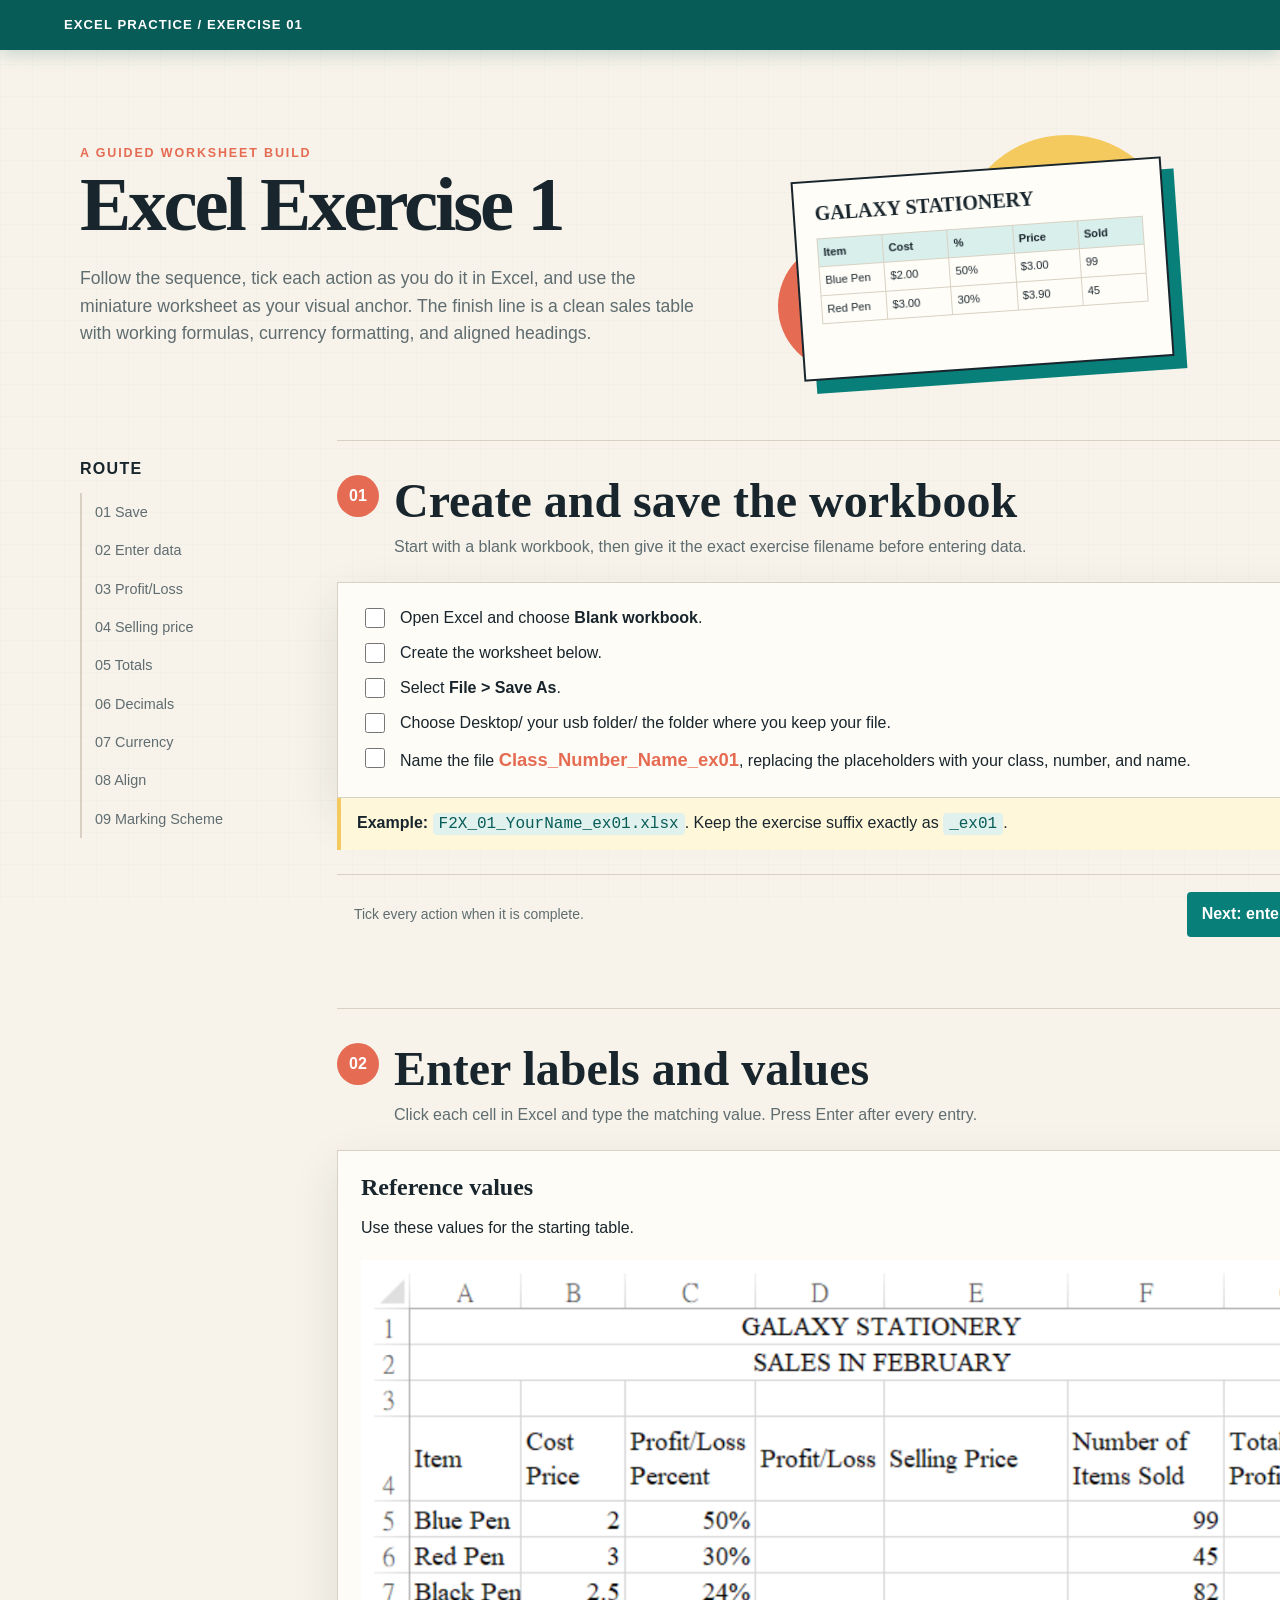
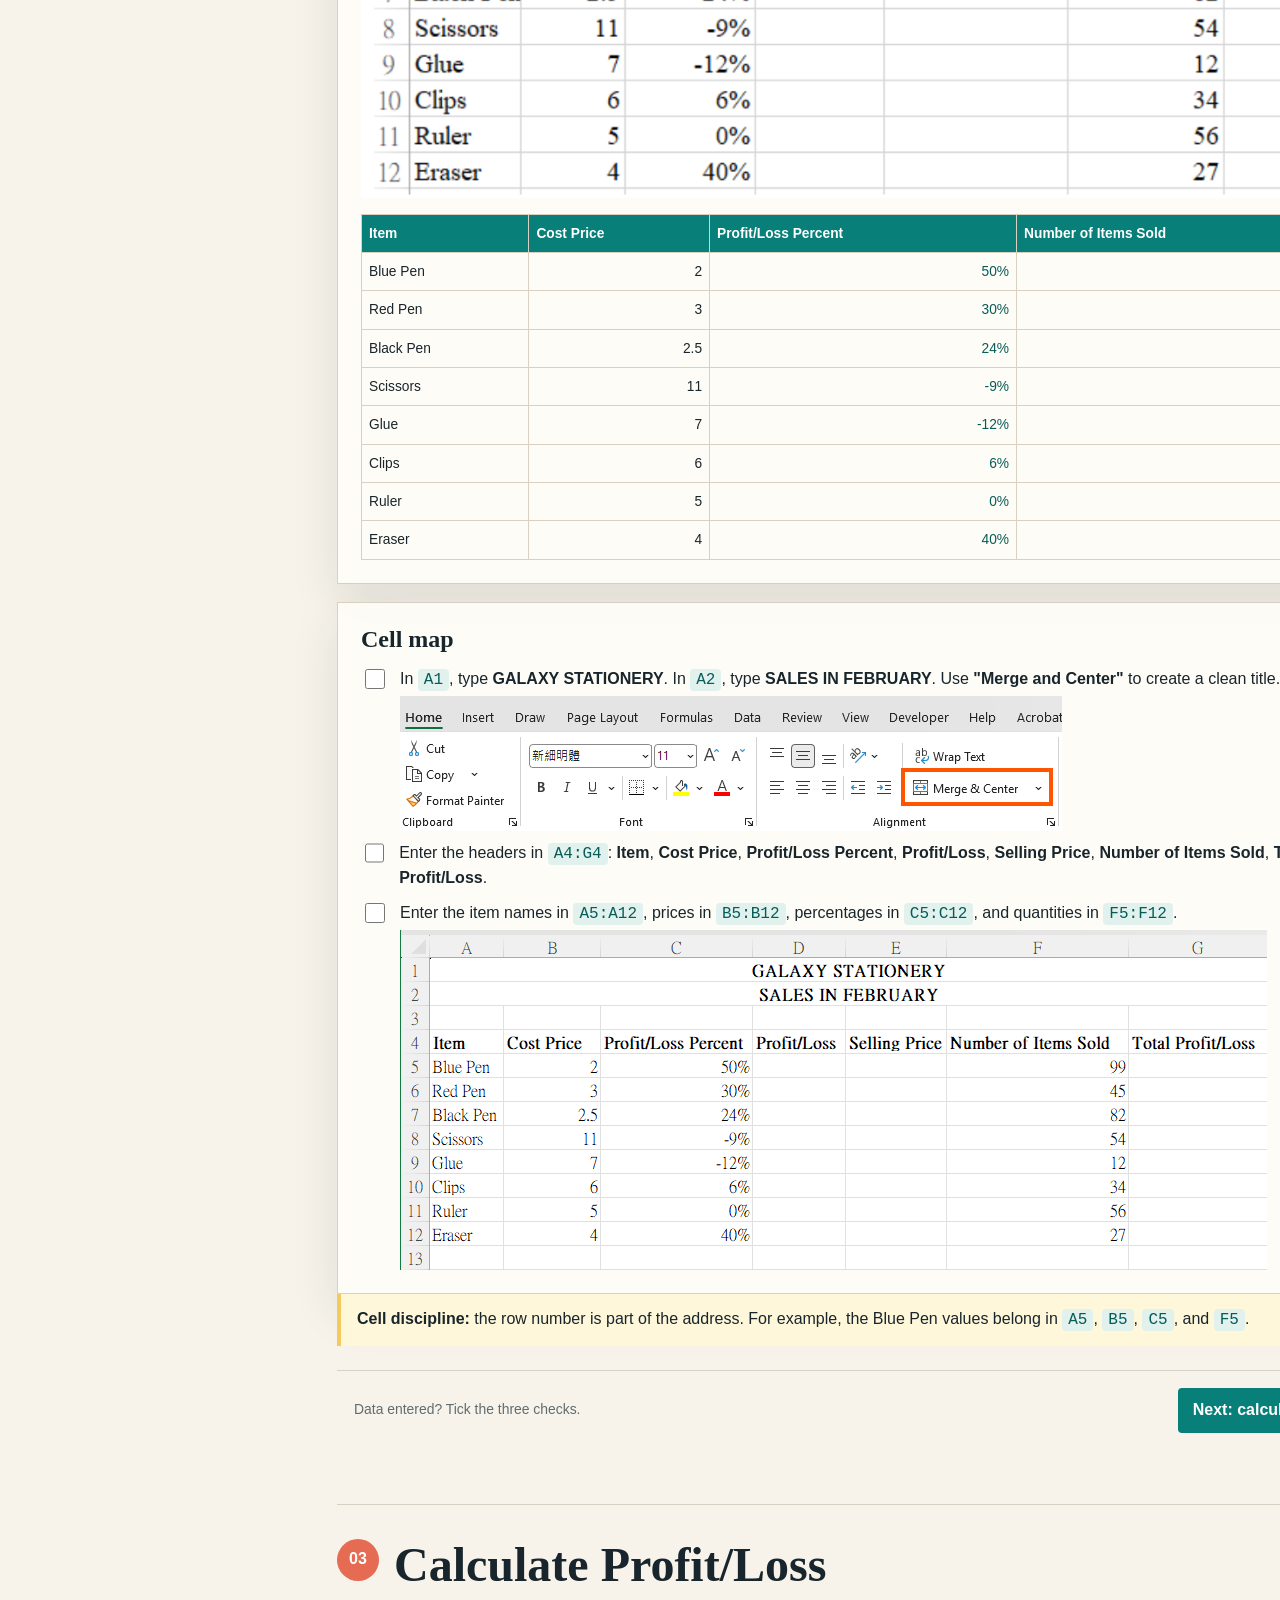
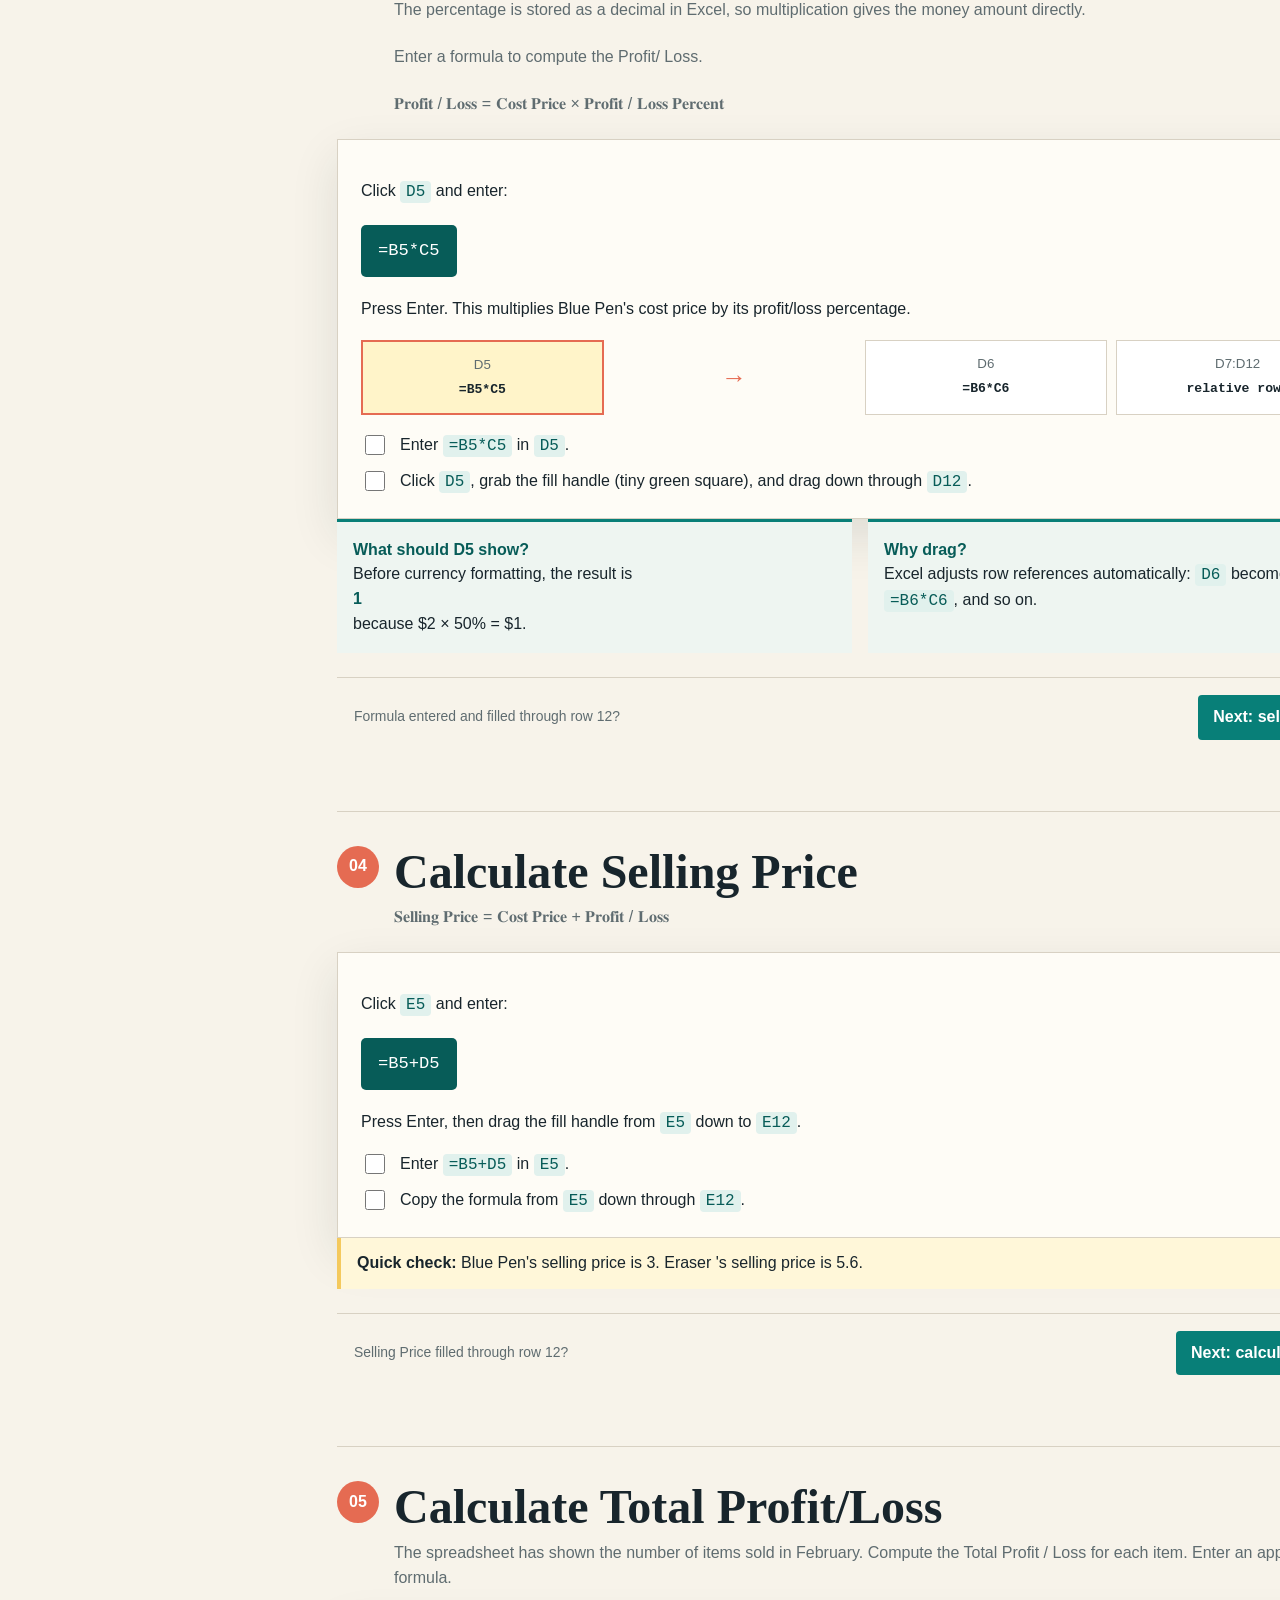
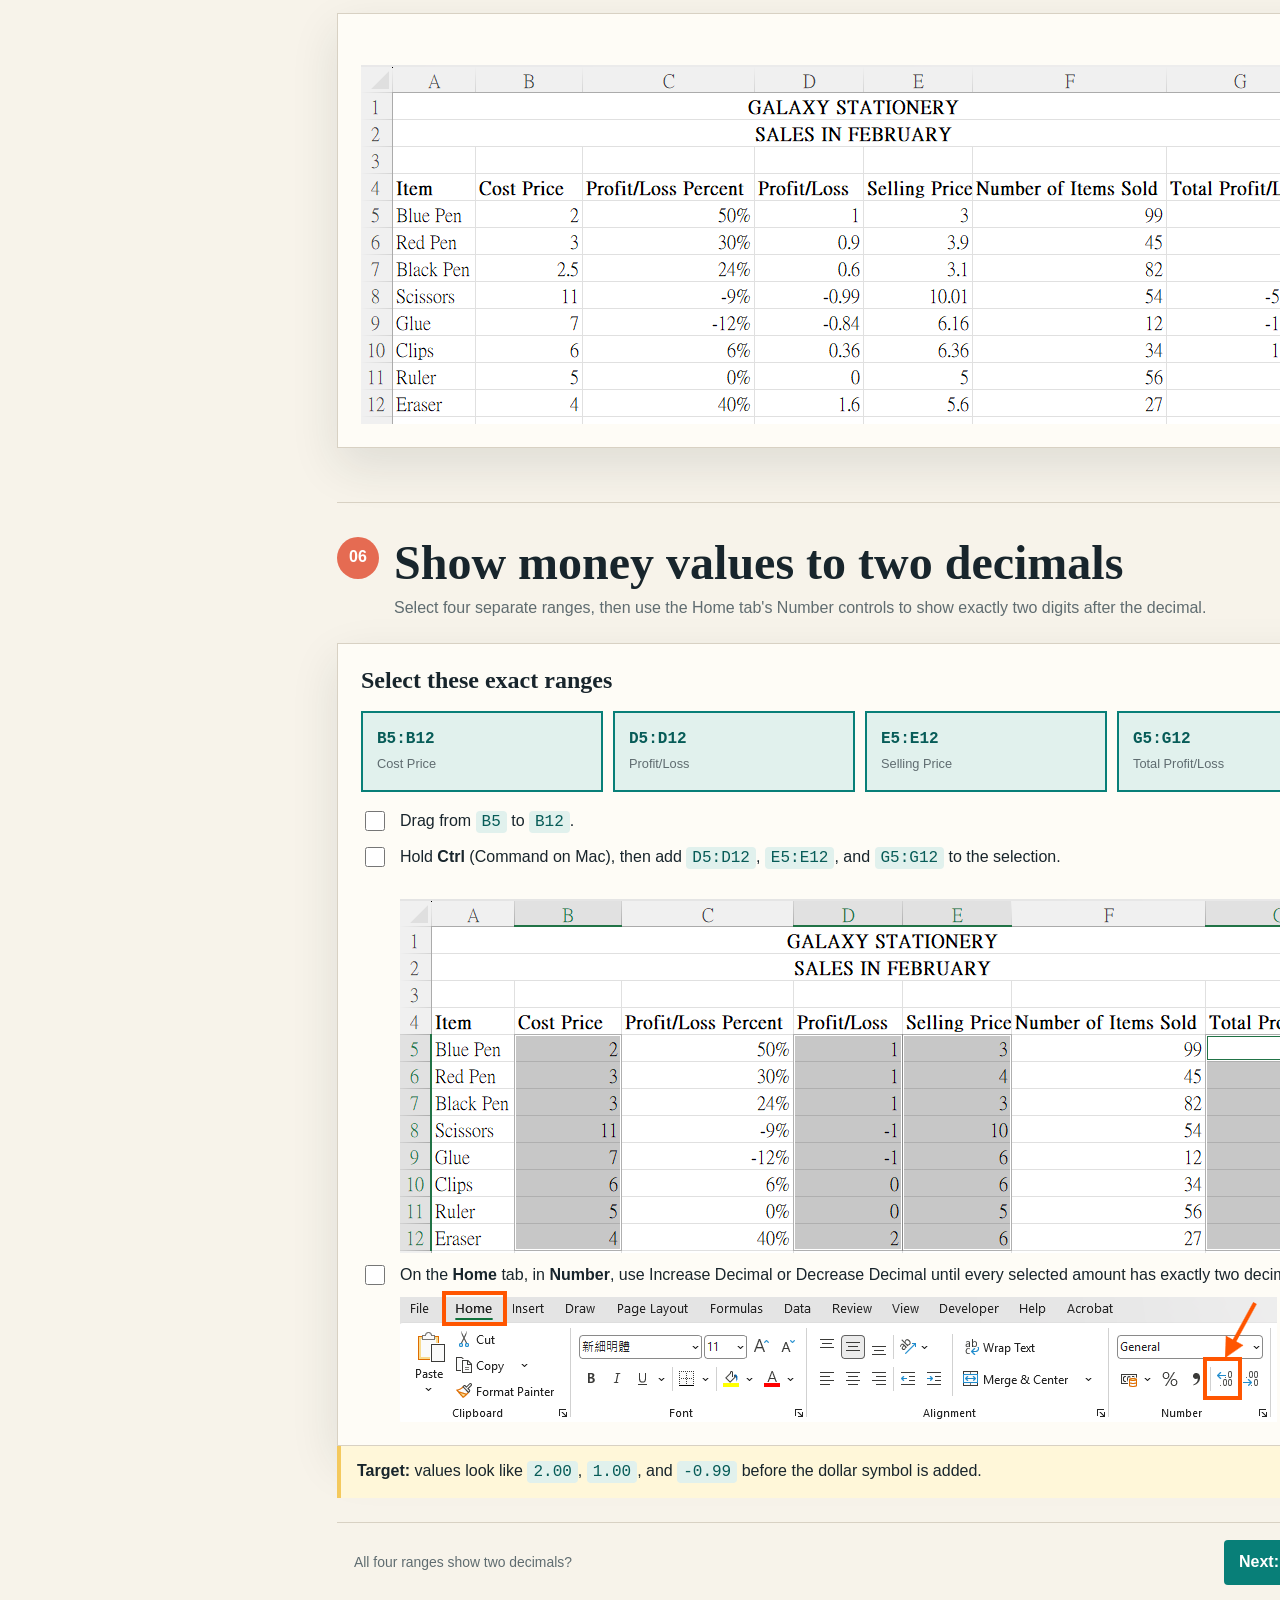
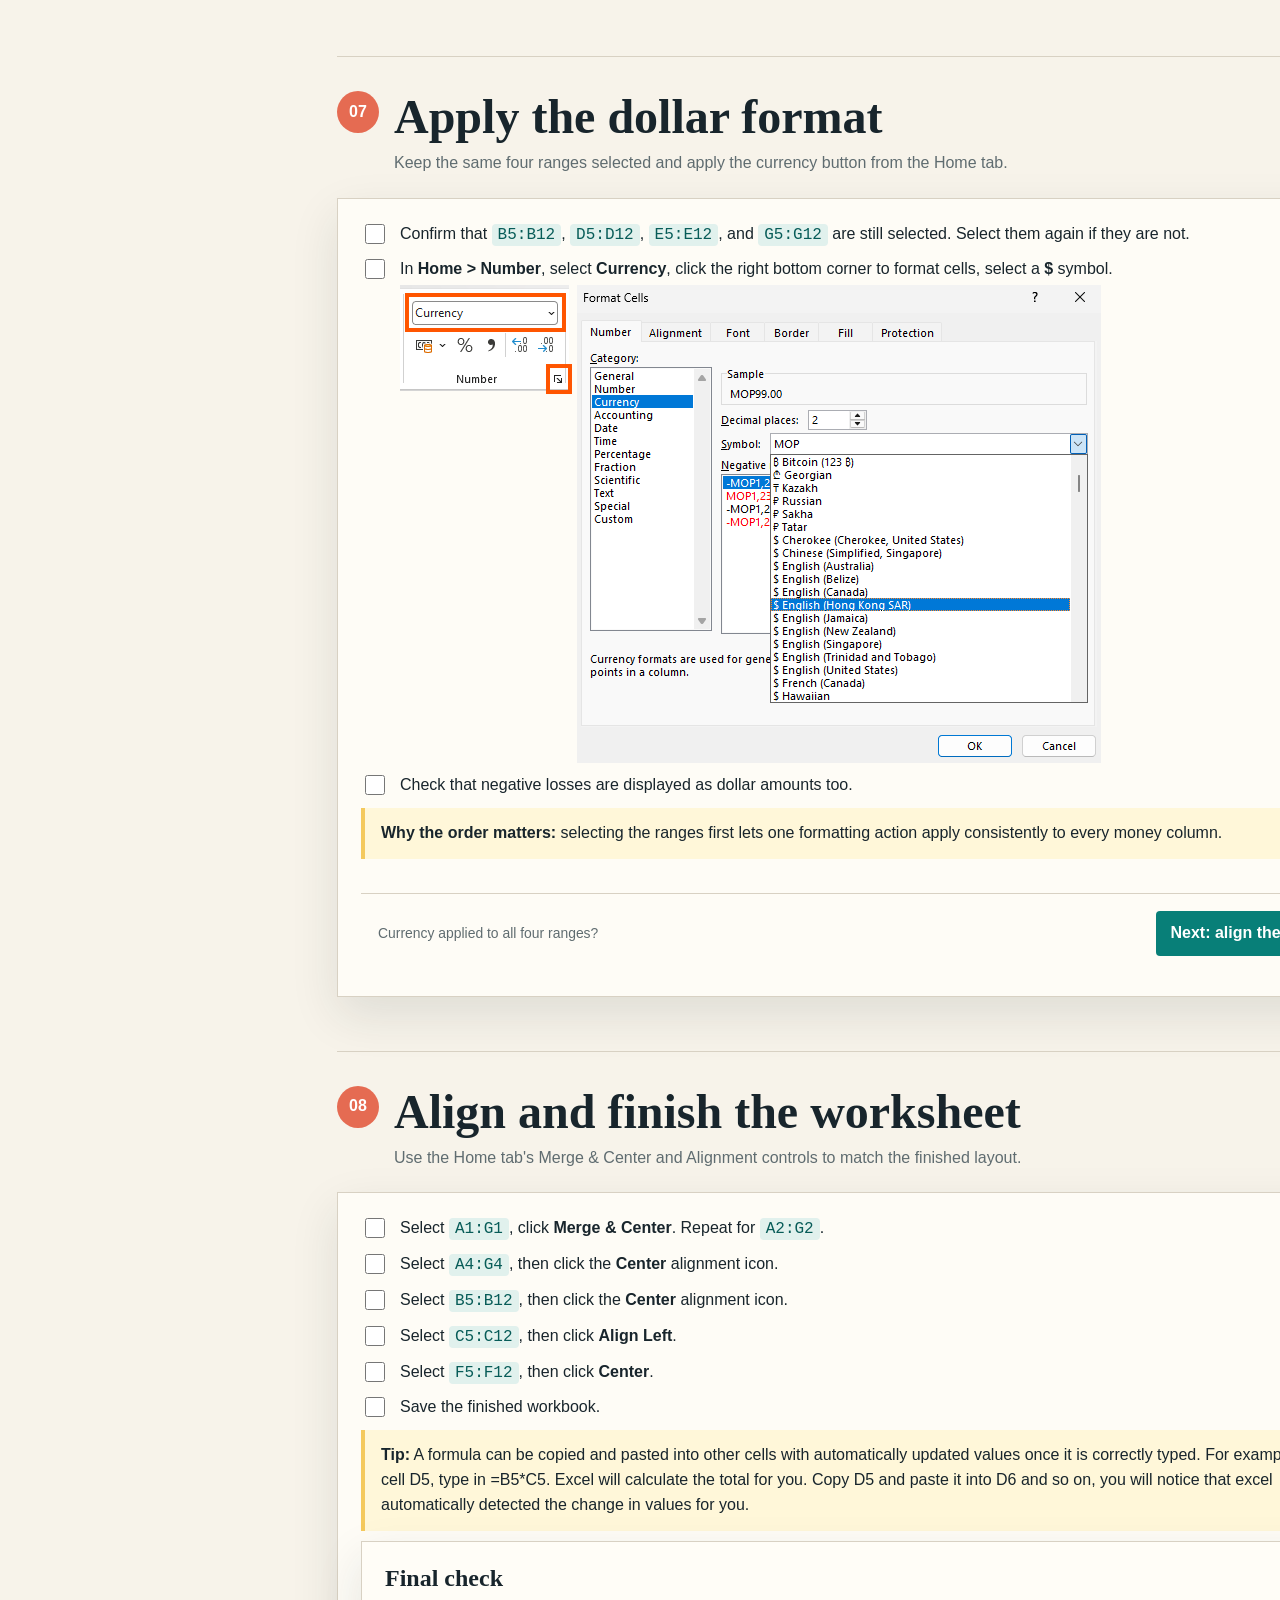
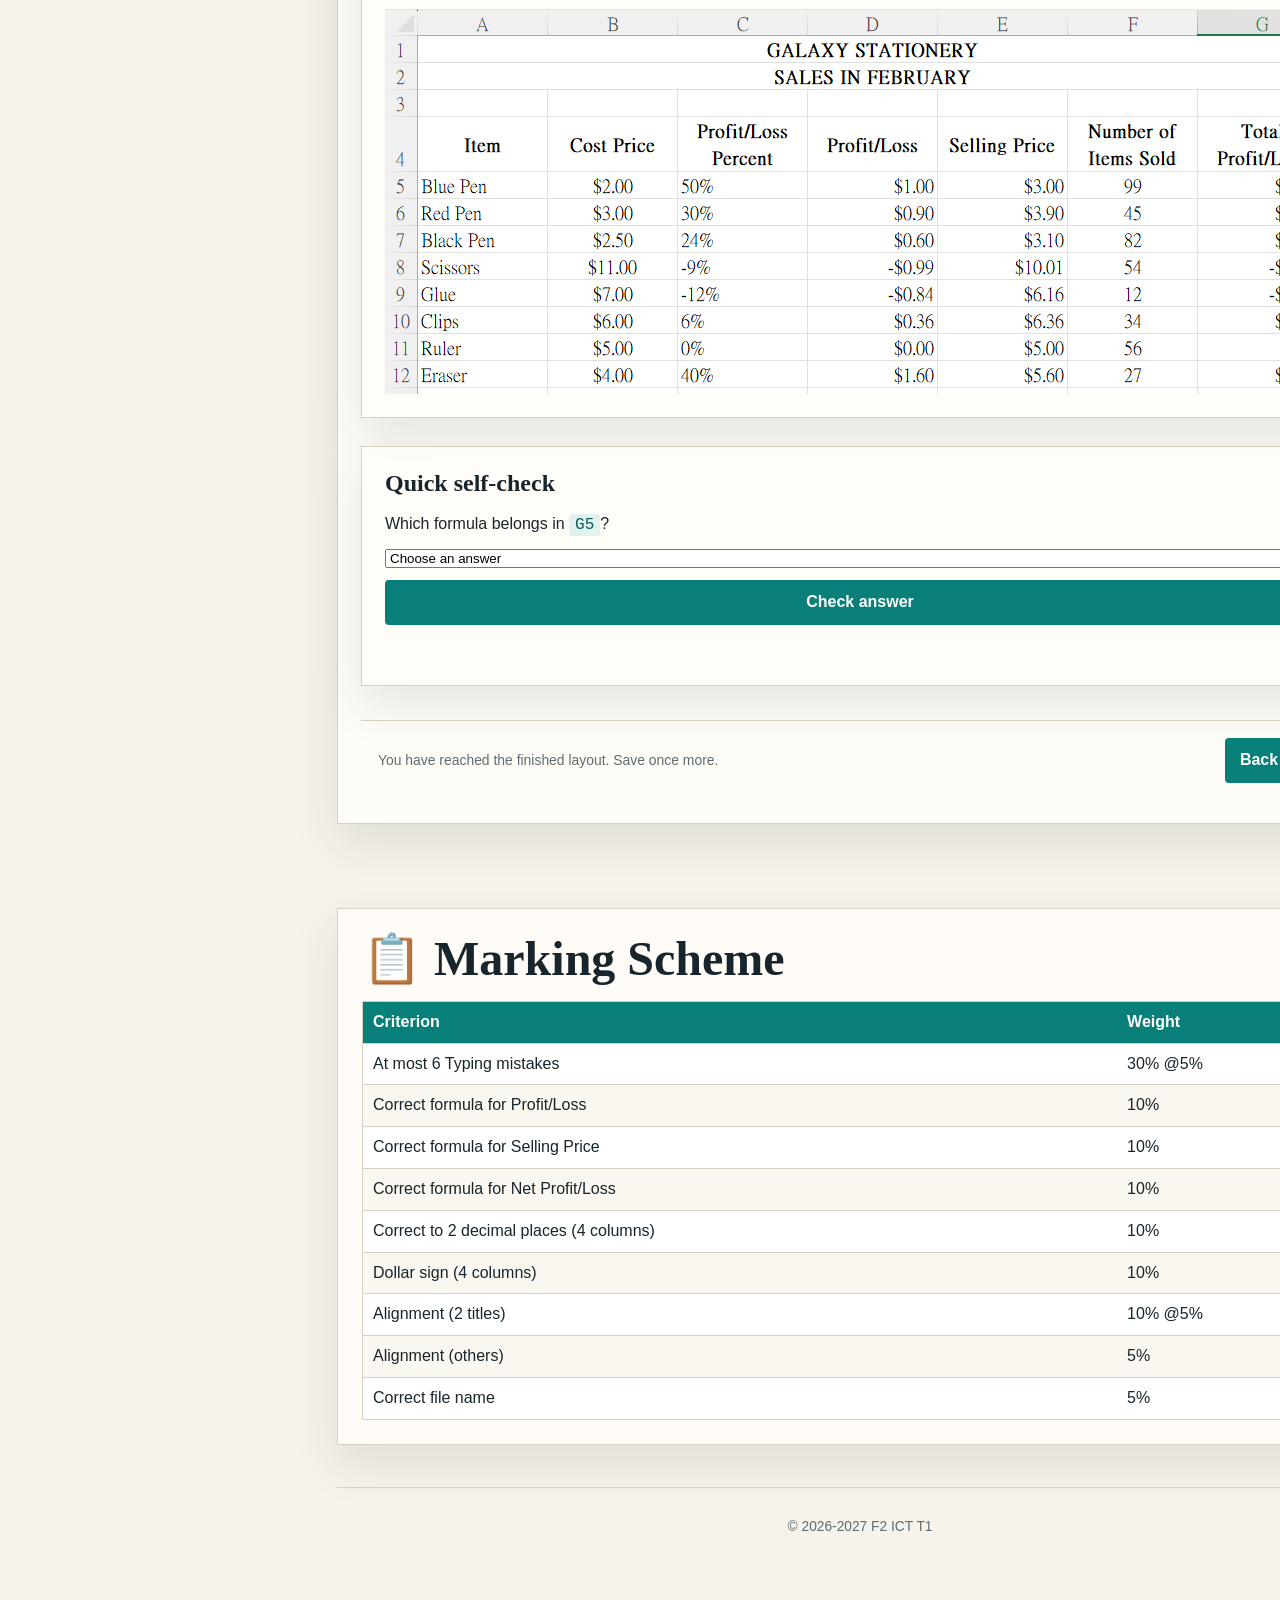
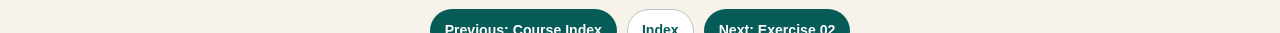
==== excel-exercise-1-guide.html @ bdf20868 "Add files via upload" ====
<!doctype html>
<html lang="en">
<head>
  <meta charset="utf-8">
  <meta name="viewport" content="width=device-width, initial-scale=1">
  <title>Excel Exercise 1 | Galaxy Stationery</title>
  <style>
    :root {
      --ink: #18252c;
      --muted: #5f6c70;
      --paper: #f7f3ea;
      --panel: #fffdf8;
      --line: #d8d1c3;
      --teal: #087f78;
      --teal-dark: #075c58;
      --coral: #e56b52;
      --yellow: #f4c95d;
      --green: #27845d;
      --shadow: 0 18px 45px rgba(31, 45, 46, .11);
    }
    * { box-sizing: border-box; }
    html { scroll-behavior: smooth; }
    body {
      margin: 0;
      color: var(--ink);
      background: var(--paper);
      font-family: "Trebuchet MS", "Segoe UI", sans-serif;
      line-height: 1.55;
    }
    body::before {
      content: "";
      position: fixed;
      inset: 0;
      z-index: -1;
      opacity: .45;
      pointer-events: none;
      background-image: linear-gradient(rgba(8,127,120,.05) 1px, transparent 1px), linear-gradient(90deg, rgba(8,127,120,.05) 1px, transparent 1px);
      background-size: 32px 32px;
    }
    img { vertical-align: text-top; }
    .topbar {
      position: sticky;
      top: 0;
      z-index: 5;
      display: flex;
      justify-content: space-between;
      align-items: center;
      gap: 20px;
      padding: 15px clamp(18px, 5vw, 76px);
      color: #fff;
      background: var(--teal-dark);
      box-shadow: 0 4px 18px rgba(7, 92, 88, .2);
    }
    .brand { font-weight: 800; letter-spacing: .08em; font-size: .82rem; text-transform: uppercase; }
    .progress-wrap { display: flex; align-items: center; gap: 12px; font-size: .88rem; }
    progress { width: 150px; height: 8px; accent-color: var(--yellow); }
    .shell { width: min(1120px, calc(100% - 36px)); margin: 0 auto; }
    .hero {
      display: grid;
      grid-template-columns: 1.15fr .85fr;
      gap: 42px;
      align-items: center;
      min-height: 390px;
      padding: 72px 0 54px;
    }
    .eyebrow { color: var(--coral); font-size: .78rem; font-weight: 800; letter-spacing: .15em; text-transform: uppercase; }
    h1, h2, h3 { font-family: Georgia, serif; line-height: 1.1; margin: 0 0 15px; }
    h1 { max-width: 650px; font-size: clamp(2.8rem, 6vw, 5.6rem); letter-spacing: -.04em; }
    h2 { font-size: clamp(2rem, 4vw, 3rem); }
    h3 { font-size: 1.5rem; }
    .hero p { max-width: 650px; color: var(--muted); font-size: 1.1rem; }
    .hero-art { position: relative; min-height: 260px; }
    .hero-art::before { content: ""; position: absolute; width: 220px; height: 220px; right: 5%; top: 4%; border-radius: 50%; background: var(--yellow); }
    .hero-art::after { content: ""; position: absolute; width: 130px; height: 130px; left: 8%; bottom: 5%; border-radius: 50%; background: var(--coral); }
    .sheet-mark { position: absolute; z-index: 1; inset: 45px 7% 15px 12%; padding: 20px; border: 2px solid var(--ink); background: var(--panel); box-shadow: 12px 13px 0 var(--teal); transform: rotate(-4deg); }
    .sheet-mark strong { display: block; margin-bottom: 13px; font: 700 1.25rem Georgia, serif; }
    .mini-grid { display: grid; grid-template-columns: repeat(5, 1fr); border-top: 1px solid var(--line); border-left: 1px solid var(--line); }
    .mini-grid span { min-height: 28px; padding: 5px; border-right: 1px solid var(--line); border-bottom: 1px solid var(--line); font-size: .7rem; }
    .mini-grid span:nth-child(-n+5) { background: #d9efeb; font-weight: bold; }
    .layout { display: grid; grid-template-columns: 215px 1fr; gap: 42px; align-items: start; }
    .toc { position: sticky; top: 76px; padding: 20px 0; }
    .toc h3 { font-size: 1rem; font-family: "Trebuchet MS", sans-serif; text-transform: uppercase; letter-spacing: .08em; }
    .toc a { display: block; padding: 8px 0 8px 13px; color: var(--muted); border-left: 2px solid var(--line); text-decoration: none; font-size: .9rem; }
    .toc a:hover, .toc a:focus { color: var(--teal); border-left-color: var(--teal); }
    .step { scroll-margin-top: 90px; padding: 34px 0 54px; border-top: 1px solid var(--line); }
    .step-heading { display: flex; align-items: flex-start; gap: 15px; }
    .step-number { display: grid; place-items: center; flex: 0 0 42px; width: 42px; height: 42px; color: #fff; background: var(--coral); border-radius: 50%; font-weight: 800; }
    .step-heading h2 { margin-bottom: 7px; }
    .step-lead { margin: 0 0 22px; color: var(--muted); }
    .card { padding: 23px; border: 1px solid var(--line); background: rgba(255,253,248,.88); box-shadow: var(--shadow); }
    .card + .card { margin-top: 18px; }
    .action-list { display: grid; gap: 10px; margin: 0; padding: 0; list-style: none; }
    label.check { display: flex; align-items: flex-start; gap: 12px; cursor: pointer; }
    label.check input { width: 20px; height: 20px; margin-top: 2px; accent-color: var(--teal); }
    label.check input:checked + span { color: var(--muted); text-decoration: line-through; }
    code, .formula { font-family: Consolas, monospace; }
    code { padding: 2px 6px; color: var(--teal-dark); background: #e1f1ed; border-radius: 4px; }
    .formula { display: inline-block; padding: 13px 17px; margin: 4px 0; color: #fff; background: var(--teal-dark); border-radius: 5px; font-size: 1.07rem; }
    .note { border-left: 4px solid var(--yellow); padding: 13px 16px; background: #fff7d9; }
    .filename { font-size: 1.15rem; font-weight: 800; color: var(--coral); }
    .data-table, .workbook { width: 100%; border-collapse: collapse; }
    .data-table { font-size: .86rem; }
    .data-table th, .data-table td { padding: 8px 7px; text-align: left; border: 1px solid var(--line); }
    .data-table th { color: #fff; background: var(--teal); }
    .data-table td:nth-child(2), .data-table td:nth-child(3), .data-table td:nth-child(4) { text-align: right; }
    .data-table td:nth-child(3) { color: var(--teal-dark); }
    .workbook-wrap { overflow-x: auto; margin-top: 18px; border: 1px solid #aeb9b5; box-shadow: var(--shadow); }
    .workbook { min-width: 790px; table-layout: fixed; font-family: Calibri, Arial, sans-serif; font-size: .78rem; background: #fff; }
    .workbook th, .workbook td { height: 31px; padding: 5px 6px; border: 1px solid #c9d2cf; }
    .workbook thead th { color: #586c6a; background: #e8efec; text-align: center; font-weight: 400; }
    .workbook .corner { width: 37px; }
    .workbook .rowhead { width: 37px; color: #586c6a; background: #e8efec; text-align: center; font-weight: 400; }
    .workbook .title { font-weight: 700; text-align: center; color: #163b38; background: #e1f1ed; }
    .workbook .header { text-align: center; font-weight: 700; background: #d3e8e3; }
    .workbook .currency { text-align: right; }
    .workbook .percent { color: var(--teal-dark); }
    .workbook .center { text-align: center; }
    .workbook .formula-cell { background: #fff4c9; color: #8c5e00; }
    .legend { display: flex; flex-wrap: wrap; gap: 14px; margin-top: 13px; color: var(--muted); font-size: .83rem; }
    .legend span::before { content: ""; display: inline-block; width: 11px; height: 11px; margin-right: 5px; border: 1px solid #c9d2cf; vertical-align: -1px; }
    .legend .formula-key::before { background: #fff4c9; }
    .copy-demo { display: grid; grid-template-columns: repeat(4, 1fr); gap: 9px; margin: 18px 0; }
    .copy-cell { padding: 13px 8px; text-align: center; border: 1px solid var(--line); background: #fff; }
    .copy-cell.active { border: 2px solid var(--coral); background: #fff4c9; }
    .copy-cell small { display: block; color: var(--muted); }
    .copy-cell strong { display: block; margin-top: 4px; font-family: Consolas, monospace; font-size: .82rem; }
    .copy-arrow { align-self: center; color: var(--coral); font-size: 1.6rem; text-align: center; }
    .toolbar { display: flex; flex-wrap: wrap; gap: 7px; padding: 12px; margin: 15px 0; border: 1px solid #bbc7c3; background: #f2f6f4; }
    .tool { padding: 7px 10px; color: #405654; border: 1px solid #b8c5c1; border-radius: 4px; background: #fff; font-size: .81rem; }
    .tool.primary { color: #fff; background: var(--teal); border-color: var(--teal); }
    .tool.accent { color: #6e5100; background: #ffe9a5; border-color: #e2bd4a; }
    .select-map { display: grid; grid-template-columns: repeat(4, minmax(115px, 1fr)); gap: 10px; margin: 17px 0; }
    .range { padding: 14px; border: 2px solid var(--teal); background: #e1f1ed; }
    .range strong { display: block; color: var(--teal-dark); font-family: Consolas, monospace; }
    .range span { color: var(--muted); font-size: .8rem; }
    .tip-grid { display: grid; grid-template-columns: repeat(2, 1fr); gap: 16px; }
    .tip { padding: 16px; background: #eef5f1; border-top: 3px solid var(--teal); }
    .tip strong { display: block; color: var(--teal-dark); }
    .quiz { display: grid; gap: 12px; }
    .quiz button, .next-button { padding: 10px 15px; border: 0; color: #fff; background: var(--teal); border-radius: 4px; cursor: pointer; font: inherit; font-weight: 700; }
    .quiz button:hover, .next-button:hover { background: var(--teal-dark); }
    .quiz-result { min-height: 25px; font-weight: 700; }
    .done { display: flex; justify-content: space-between; align-items: center; gap: 18px; margin-top: 24px; padding: 17px; border-top: 1px solid var(--line); }
    .done-status { color: var(--muted); font-size: .87rem; }
    .step-complete { border-color: var(--green) !important; }
    .marking {
        width: 100%;
        border-collapse: collapse;
        border: 1px solid var(--line);
        background: #fff;
    }
    .marking th,
    .marking td {
        padding: 8px 10px;
        text-align: left;
        border-bottom: 1px solid var(--line);
    }
    .marking thead th {
        background: var(--teal);
        color: #fff;
    }
    .marking tbody tr:nth-child(even) {
        background: #faf7f0;
    }
    .section-block {
        margin-top: 30px;
        border: 1px solid var(--line);
        background: rgba(255, 253, 248, .92);
        padding: 24px;
        box-shadow: var(--shadow);
    }
    .section-block h2 {
        font-family: Georgia, serif;
    }
    footer {
        margin-top: 42px;
        padding: 28px 0 48px;
        color: var(--muted);
        border-top: 1px solid var(--line);
        font-size: .86rem;
        text-align: center;
    }
    .pager-nav {
        margin-top: 24px;
        display: flex;
        flex-wrap: wrap;
        justify-content: center;
        gap: 10px;
    }
    .pager-link {
        text-decoration: none;
        color: #fff;
        background: var(--teal-dark);
        padding: 10px 14px;
        border-radius: 999px;
        font-weight: 700;
        border: 1px solid rgba(7, 92, 88, .3);
        font-size: .88rem;
    }
    .pager-link.home {
        background: #fff;
        color: var(--teal-dark);
        border-color: #b8c5c1;
    }
    
    @media (max-width: 820px) {
        .hero {
            grid-template-columns: 1fr;
            padding-top: 46px;
        }
        .hero-art {
            min-height: 220px;
        }
        .layout {
            grid-template-columns: 1fr;
            gap: 0;
        }
        .toc {
            position: static;
            display: flex;
            overflow-x: auto;
            gap: 15px;
            padding: 0 0 20px;
        }
        .toc h3 {
            display: none;
        }
        .toc a {
            flex: 0 0 auto;
            border-left: 0;
            border-bottom: 2px solid var(--line);
        }
        .tip-grid,
        .select-map,
        .validation-grid {
            grid-template-columns: 1fr;
        }
        .done {
            align-items: flex-start;
            flex-direction: column;
        }
    }
    @media (max-width: 500px) {
        .topbar {
            align-items: flex-start;
            flex-direction: column;
            gap: 7px;
        }
        progress {
            width: 115px;
        }
        .hero-art {
            min-height: 195px;
        }
        .sheet-mark {
            inset: 26px 2% 12px 7%;
        }
        .card {
            padding: 17px;
        }
    }
  </style>
</head>
<body>
  <header class="topbar">
    <div class="brand">Excel practice / Exercise 01</div>
    <!-- <div class="progress-wrap"><span id="progressText">0 of 8 steps complete</span><progress id="progress" value="0" max="8"></progress></div> -->
  </header>

  <main class="shell">
    <section class="hero">
      <div>
        <div class="eyebrow">A guided worksheet build</div>
        <h1>Excel Exercise 1</h1>
        <p>Follow the sequence, tick each action as you do it in Excel, and use the miniature worksheet as your visual anchor. The finish line is a clean sales table with working formulas, currency formatting, and aligned headings.</p>
      </div>
      <div class="hero-art" aria-hidden="true">
        <div class="sheet-mark">
          <strong>GALAXY STATIONERY</strong>
          <div class="mini-grid"><span>Item</span><span>Cost</span><span>%</span><span>Price</span><span>Sold</span><span>Blue Pen</span><span>$2.00</span><span>50%</span><span>$3.00</span><span>99</span><span>Red Pen</span><span>$3.00</span><span>30%</span><span>$3.90</span><span>45</span></div>
        </div>
      </div>
    </section>

    <div class="layout">
      <nav class="toc" aria-label="Guide steps">
        <h3>Route</h3>
        <a href="#step-1">01 Save</a>
        <a href="#step-2">02 Enter data</a>
        <a href="#step-3">03 Profit/Loss</a>
        <a href="#step-4">04 Selling price</a>
        <a href="#step-5">05 Totals</a>
        <a href="#step-6">06 Decimals</a>
        <a href="#step-7">07 Currency</a>
        <a href="#step-8">08 Align</a>
        <a href="#marking-scheme">09 Marking Scheme</a>
      </nav>

      <div>
        <section class="step" id="step-1">
          <div class="step-heading"><span class="step-number">01</span><div><h2>Create and save the workbook</h2><p class="step-lead">Start with a blank workbook, then give it the exact exercise filename before entering data.</p></div></div>
          <div class="card"><div class="action-list">
            <label class="check"><input type="checkbox"><span>Open Excel and choose <strong>Blank workbook</strong>.</span></label>
            <label class="check"><input type="checkbox"><span>Create the worksheet below.</strong></span></label>
            <label class="check"><input type="checkbox"><span>Select <strong>File &gt; Save As</strong>.</span></label>
            <label class="check"><input type="checkbox"><span>Choose Desktop/ your usb folder/ the folder where you keep your file.</span></label>
            <label class="check"><input type="checkbox"><span>Name the file <span class="filename">Class_Number_Name_ex01</span>, replacing the placeholders with your class, number, and name.</span></label>
          </div></div>
          <div class="note"><strong>Example:</strong> <code>F2X_01_YourName_ex01.xlsx</code>. Keep the exercise suffix exactly as <code>_ex01</code>.</div>
          <div class="done"><span class="done-status">Tick every action when it is complete.</span><button class="next-button" data-next="step-2">Next: enter the data</button></div>
        </section>

        <section class="step" id="step-2">
          <div class="step-heading"><span class="step-number">02</span><div><h2>Enter labels and values</h2><p class="step-lead">Click each cell in Excel and type the matching value. Press Enter after every entry.</p></div></div>
          <div class="card">
            <h3>Reference values</h3>
            <p>Use these values for the starting table.</p>
            <p><img src="ex01_img01.png" alt="" width="100%"></p>
            <table class="data-table">
              <thead>
                <tr>
                  <th>Item</th>
                  <th>Cost Price</th>
                  <th>Profit/Loss Percent</th>
                  <th>Number of Items Sold</th>
                </tr>
              </thead>
              <tbody>
                <tr>
                  <td>Blue Pen</td>
                  <td>2</td>
                  <td>50%</td>
                  <td>99</td>
                </tr>
                <tr>
                  <td>Red Pen</td>
                  <td>3</td>
                  <td>30%</td>
                  <td>45</td>
                </tr>
                <tr>
                  <td>Black Pen</td>
                  <td>2.5</td>
                  <td>24%</td>
                  <td>82</td>
                </tr>
                <tr>
                  <td>Scissors</td>
                  <td>11</td>
                  <td>-9%</td>
                  <td>54</td>
                </tr>
                <tr>
                  <td>Glue</td>
                  <td>7</td>
                  <td>-12%</td>
                  <td>12</td>
                </tr>
                <tr>
                  <td>Clips</td>
                  <td>6</td>
                  <td>6%</td>
                  <td>34</td>
                </tr>
                <tr>
                  <td>Ruler</td>
                  <td>5</td>
                  <td>0%</td>
                  <td>56</td>
                </tr>
                <tr>
                  <td>Eraser</td>
                  <td>4</td>
                  <td>40%</td>
                  <td>27</td>
                </tr>
              </tbody>
            </table>
          </div>
          <div class="card"><h3>Cell map</h3><div class="action-list">
            <label class="check"><input type="checkbox"><span>In <code>A1</code>, type <strong>GALAXY STATIONERY</strong>. In <code>A2</code>, type <strong>SALES IN FEBRUARY</strong>. Use <strong>"Merge and Center"</strong> to create a clean title.<br><img src="ex01_img02.png" alt=""></span></label>
            <label class="check"><input type="checkbox"><span>Enter the headers in <code>A4:G4</code>: <strong>Item</strong>, <strong>Cost Price</strong>, <strong>Profit/Loss Percent</strong>, <strong>Profit/Loss</strong>, <strong>Selling Price</strong>, <strong>Number of Items Sold</strong>, <strong>Total Profit/Loss</strong>.</span></label>
            <label class="check"><input type="checkbox"><span>Enter the item names in <code>A5:A12</code>, prices in <code>B5:B12</code>, percentages in <code>C5:C12</code>, and quantities in <code>F5:F12</code>.<br><img src="ex01_img03.png" alt=""></span></label>
          </div></div>
          <div class="note"><strong>Cell discipline:</strong> the row number is part of the address. For example, the Blue Pen values belong in <code>A5</code>, <code>B5</code>, <code>C5</code>, and <code>F5</code>.</div>
          <div class="done"><span class="done-status">Data entered? Tick the three checks.</span><button class="next-button" data-next="step-3">Next: calculate profit</button></div>
        </section>

        <section class="step" id="step-3">
          <div class="step-heading"><span class="step-number">03</span>
            <div>
              <h2>Calculate Profit/Loss</h2>
              <p class="step-lead">The percentage is stored as a decimal in Excel, so multiplication gives the money amount
                directly.</p>
              <p class="step-lead">Enter a formula to compute the Profit/ Loss.</p>
              <p class="step-lead">𝐏𝐫𝐨𝐟𝐢𝐭 / 𝐋𝐨𝐬𝐬 = 𝐂𝐨𝐬𝐭 𝐏𝐫𝐢𝐜𝐞 × 𝐏𝐫𝐨𝐟𝐢𝐭 / 𝐋𝐨𝐬𝐬 𝐏𝐞𝐫𝐜𝐞𝐧𝐭</p>
            </div>
          </div>
          <div class="card"><p>Click <code>D5</code> and enter:</p><div class="formula">=B5*C5</div><p>Press Enter. This multiplies Blue Pen's cost price by its profit/loss percentage.</p><div class="copy-demo"><div class="copy-cell active"><small>D5</small><strong>=B5*C5</strong></div><div class="copy-arrow">→</div><div class="copy-cell"><small>D6</small><strong>=B6*C6</strong></div><div class="copy-cell"><small>D7:D12</small><strong>relative rows</strong></div></div><div class="action-list">
            <label class="check"><input type="checkbox"><span>Enter <code>=B5*C5</code> in <code>D5</code>.</span></label>
            <label class="check"><input type="checkbox"><span>Click <code>D5</code>, grab the fill handle (tiny green square), and drag down through <code>D12</code>.</span></label>
          </div></div>
          <div class="tip-grid"><div class="tip"><strong>What should D5 show?</strong><span>Before currency formatting, the result is <strong>1</strong> because $2 × 50% = $1.</span></div><div class="tip"><strong>Why drag?</strong><span>Excel adjusts row references automatically: <code>D6</code> becomes <code>=B6*C6</code>, and so on.</span></div></div>
          <div class="done"><span class="done-status">Formula entered and filled through row 12?</span><button class="next-button" data-next="step-4">Next: selling price</button></div>
        </section>

        <section class="step" id="step-4">
          <div class="step-heading"><span class="step-number">04</span><div><h2>Calculate Selling Price</h2><p class="step-lead">𝐒𝐞𝐥𝐥𝐢𝐧𝐠 𝐏𝐫𝐢𝐜𝐞 = 𝐂𝐨𝐬𝐭 𝐏𝐫𝐢𝐜𝐞 + 𝐏𝐫𝐨𝐟𝐢𝐭 / 𝐋𝐨𝐬𝐬</p></div></div>
          <div class="card"><p>Click <code>E5</code> and enter:</p><div class="formula">=B5+D5</div><p>Press Enter, then drag the fill handle from <code>E5</code> down to <code>E12</code>.</p><div class="action-list">
            <label class="check"><input type="checkbox"><span>Enter <code>=B5+D5</code> in <code>E5</code>.</span></label>
            <label class="check"><input type="checkbox"><span>Copy the formula from <code>E5</code> down through <code>E12</code>.</span></label>
          </div></div>
          <div class="note"><strong>Quick check:</strong> Blue Pen's selling price is 3. Eraser 's selling price is 5.6.</div>
          <div class="done"><span class="done-status">Selling Price filled through row 12?</span><button class="next-button" data-next="step-5">Next: calculate totals</button></div>
        </section>

        <section class="step" id="step-5">
          <div class="step-heading"><span class="step-number">05</span><div><h2>Calculate Total Profit/Loss</h2><p class="step-lead">The spreadsheet has shown the number of items sold in February. Compute the Total Profit / Loss for each
item. Enter an appropriate formula.</p></div></div>
          <div class="card"><br><img src="ex01_img04.png" alt=""></div>
          
        </section>

        <section class="step" id="step-6">
          <div class="step-heading"><span class="step-number">06</span><div><h2>Show money values to two decimals</h2><p class="step-lead">Select four separate ranges, then use the Home tab's Number controls to show exactly two digits after the decimal.</p></div></div>
          <div class="card"><h3>Select these exact ranges</h3><div class="select-map"><div class="range"><strong>B5:B12</strong><span>Cost Price</span></div><div class="range"><strong>D5:D12</strong><span>Profit/Loss</span></div><div class="range"><strong>E5:E12</strong><span>Selling Price</span></div><div class="range"><strong>G5:G12</strong><span>Total Profit/Loss</span></div></div><div class="action-list">
            <label class="check"><input type="checkbox"><span>Drag from <code>B5</code> to <code>B12</code>.</span></label>
            <label class="check"><input type="checkbox"><span>Hold <strong>Ctrl</strong> (Command on Mac), then add <code>D5:D12</code>, <code>E5:E12</code>, and <code>G5:G12</code> to the selection.<br><br><img src="ex01_img05.png" alt=""></span></label>
            <label class="check"><input type="checkbox"><span>On the <strong>Home</strong> tab, in <strong>Number</strong>, use Increase Decimal or Decrease Decimal until every selected amount has exactly two decimal places.<br><img src="ex01_img06.png" alt=""></span></label>
          </div></div>
          <div class="note"><strong>Target:</strong> values look like <code>2.00</code>, <code>1.00</code>, and <code>-0.99</code> before the dollar symbol is added.</div>
          <div class="done"><span class="done-status">All four ranges show two decimals?</span><button class="next-button" data-next="step-7">Next: currency</button></div>
        </section>

        <section class="step" id="step-7">
          <div class="step-heading"><span class="step-number">07</span><div><h2>Apply the dollar format</h2><p class="step-lead">Keep the same four ranges selected and apply the currency button from the Home tab.</p></div></div>
          <div class="card"><div class="action-list">
            <label class="check"><input type="checkbox"><span>Confirm that <code>B5:B12</code>, <code>D5:D12</code>, <code>E5:E12</code>, and <code>G5:G12</code> are still selected. Select them again if they are not.</span></label>
            <label class="check"><input type="checkbox"><span>In <strong>Home &gt; Number</strong>, select <strong>Currency</strong>, click the right bottom corner to format cells, select a <strong>$</strong> symbol.<br><img src="ex01_img07.png" alt=""> <img src="ex01_img08.png" alt=""></span></label>
            <label class="check"><input type="checkbox"><span>Check that negative losses are displayed as dollar amounts too.</span></label>
          <div class="note"><strong>Why the order matters:</strong> selecting the ranges first lets one formatting action apply consistently to every money column.</div>
          <div class="done"><span class="done-status">Currency applied to all four ranges?</span><button class="next-button" data-next="step-8">Next: align the sheet</button></div>
        </section>

        <section class="step" id="step-8">
          <div class="step-heading"><span class="step-number">08</span><div><h2>Align and finish the worksheet</h2><p class="step-lead">Use the Home tab's Merge &amp; Center and Alignment controls to match the finished layout.</p></div></div>
          <div class="card"><div class="action-list">
            <label class="check"><input type="checkbox"><span>Select <code>A1:G1</code>, click <strong>Merge &amp; Center</strong>. Repeat for <code>A2:G2</code>.</span></label>
            <label class="check"><input type="checkbox"><span>Select <code>A4:G4</code>, then click the <strong>Center</strong> alignment icon.</span></label>
            <label class="check"><input type="checkbox"><span>Select <code>B5:B12</code>, then click the <strong>Center</strong> alignment icon.</span></label>
            <label class="check"><input type="checkbox"><span>Select <code>C5:C12</code>, then click <strong>Align Left</strong>.</span></label>
            <label class="check"><input type="checkbox"><span>Select <code>F5:F12</code>, then click <strong>Center</strong>.</span></label>
            <label class="check"><input type="checkbox"><span>Save the finished workbook.</span></label>
          <div class="note"><strong>Tip:</strong> A formula can be copied and pasted into other cells with automatically updated values once it is correctly typed.
For example, in cell D5, type in =B5*C5. Excel will calculate the total for you. Copy D5 and paste it into D6 and
so on, you will notice that excel automatically detected the change in values for you.</div>
          <div class="card"><h3>Final check</h3><img src="ex01_img09.png" alt=""></div>
          <div class="card"><h3>Quick self-check</h3><div class="quiz"><label for="quiz">Which formula belongs in <code>G5</code>?</label><select id="quiz"><option value="">Choose an answer</option><option value="wrong">=B5+D5</option><option value="right">=D5*F5</option><option value="wrong">=B5*C5</option></select><button id="checkQuiz" type="button">Check answer</button><div class="quiz-result" id="quizResult" aria-live="polite"></div></div></div>
          <div class="done"><span class="done-status">You have reached the finished layout. Save once more.</span><button class="next-button" data-next="top">Back to top</button></div>
        </section>
        <section class="section-block" id="marking-scheme">
            <h2>📋 Marking Scheme</h2>
            <table class="marking">
                <thead><tr><th>Criterion</th><th>Weight</th></tr></thead>
                <tbody>
                  <tr><td>At most 6 Typing mistakes</td><td>30% @5%</td></tr>
                  <tr><td>Correct formula for Profit/Loss</td><td>10%</td></tr>
                  <tr><td>Correct formula for Selling Price</td><td>10%</td></tr>
                  <tr><td>Correct formula for Net Profit/Loss</td><td>10%</td></tr>
                  <tr><td>Correct to 2 decimal places (4 columns)</td><td>10%</td></tr>
                  <tr><td>Dollar sign (4 columns)</td><td>10%</td></tr>
                  <tr><td>Alignment (2 titles)</td><td>10% @5%</td></tr>
                  <tr><td>Alignment (others)</td><td>5%</td></tr>
                  <tr><td>Correct file name</td><td>5%</td></tr>
                </tbody>
            </table>
        </section>
        <footer>&copy; 2026-2027 F2 ICT T1</footer>
      </div>
    </div>

    <nav class="pager-nav" aria-label="Page navigation">
      <a class="pager-link" href="index.html">Previous: Course Index</a>
      <a class="pager-link home" href="index.html">Index</a>
      <a class="pager-link" href="excel-exercise-2-guide.html">Next: Exercise 02</a>
    </nav>
  </main>
  <script>
    const steps = [...document.querySelectorAll('.step')];
    const checks = [...document.querySelectorAll('input[type="checkbox"]')];
    const progress = document.querySelector('#progress');
    const progressText = document.querySelector('#progressText');

    function updateProgress() {
      const complete = steps.filter(step => [...step.querySelectorAll('input[type="checkbox"]')].every(input => input.checked)).length;
      progress.value = complete;
      progressText.textContent = `${complete} of ${steps.length} steps complete`;
      steps.forEach(step => step.classList.toggle('step-complete', [...step.querySelectorAll('input[type="checkbox"]')].length > 0 && [...step.querySelectorAll('input[type="checkbox"]')].every(input => input.checked)));
      localStorage.setItem('excelGuideChecks', JSON.stringify(checks.map(input => input.checked)));
    }

    const saved = JSON.parse(localStorage.getItem('excelGuideChecks') || '[]');
    checks.forEach((input, index) => { input.checked = saved[index] === true; input.addEventListener('change', updateProgress); });
    updateProgress();

    document.querySelectorAll('.next-button').forEach(button => {
      button.addEventListener('click', () => {
        const target = button.dataset.next === 'top' ? document.querySelector('.topbar') : document.querySelector(`#${button.dataset.next}`);
        target.scrollIntoView({ behavior: 'smooth', block: 'start' });
      });
    });

    document.querySelector('#checkQuiz').addEventListener('click', () => {
      const result = document.querySelector('#quizResult');
      const answer = document.querySelector('#quiz').value;
      result.textContent = answer === 'right' ? 'Correct. D5 is the per-item Profit/Loss and F5 is the number sold.' : 'Try again. Total Profit/Loss uses the per-item result multiplied by quantity sold.';
      result.style.color = answer === 'right' ? 'var(--green)' : 'var(--coral)';
    });
  </script>
</body>
</html>
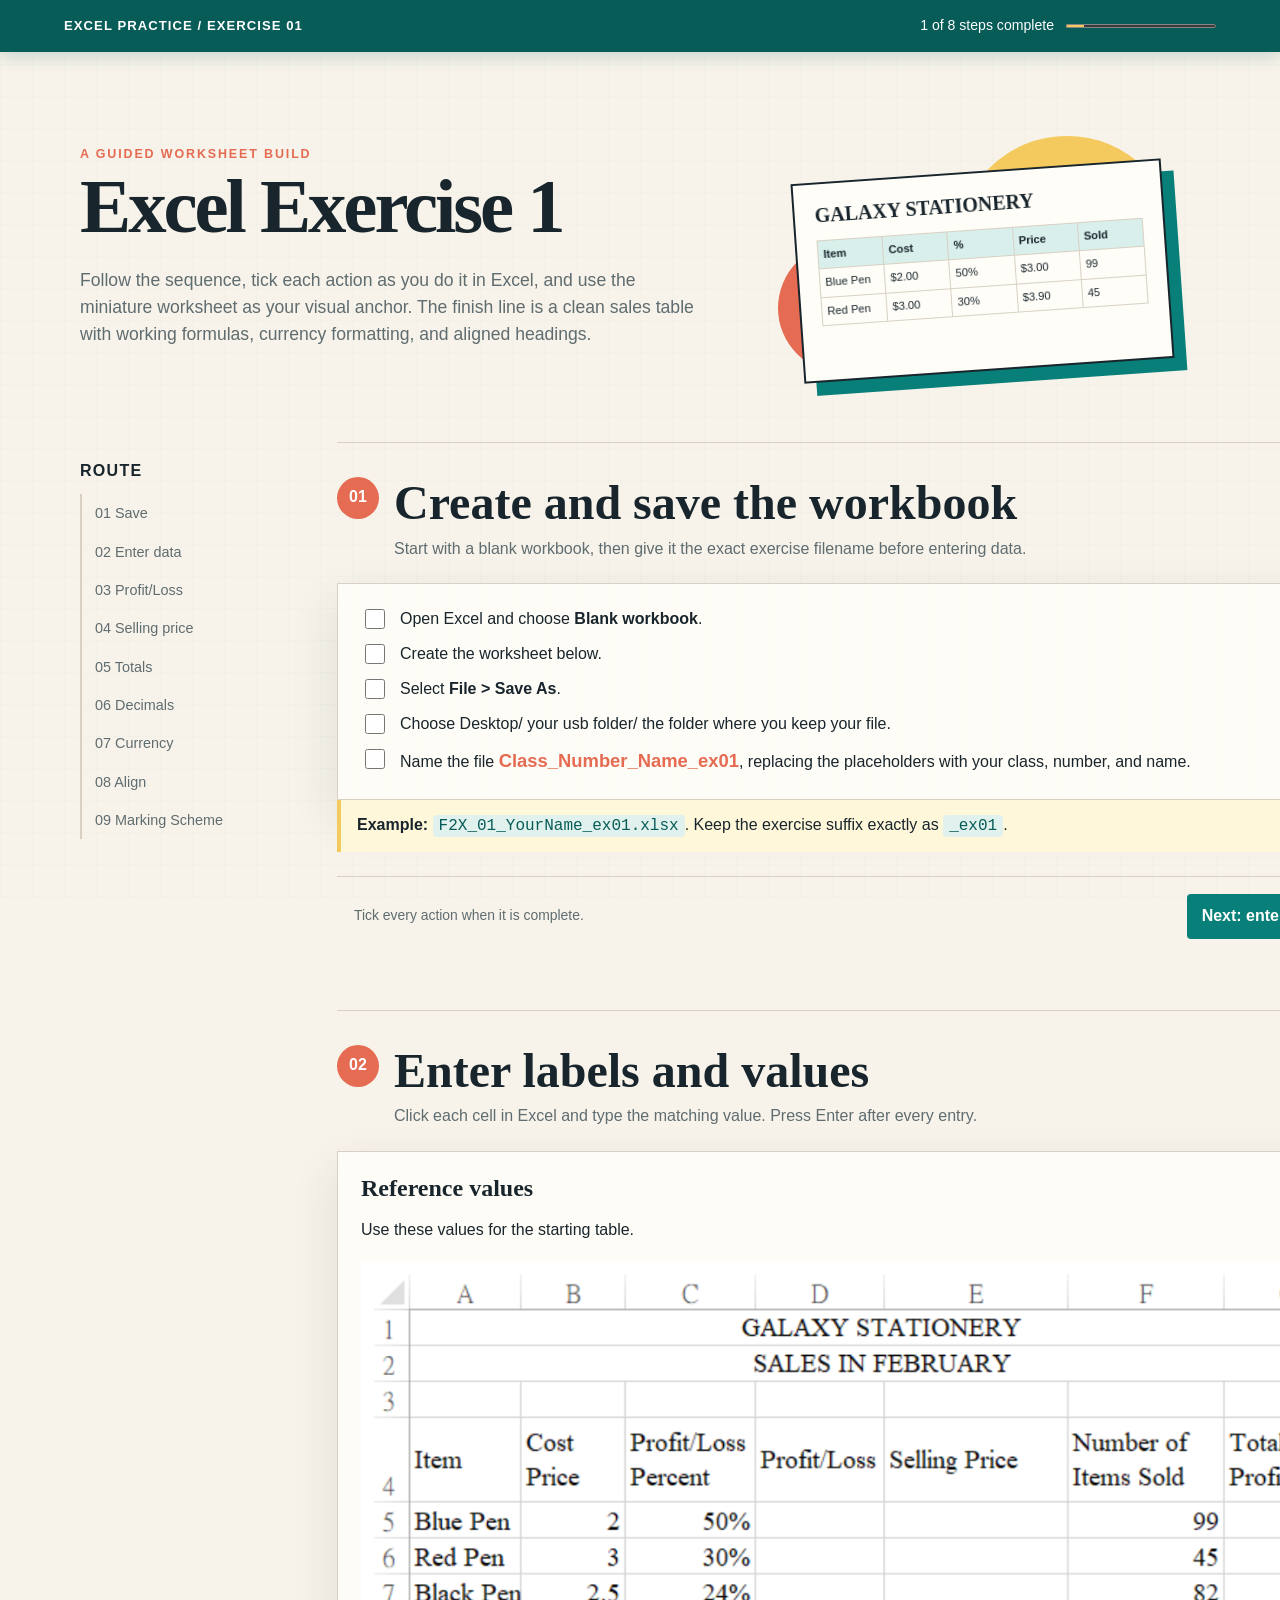
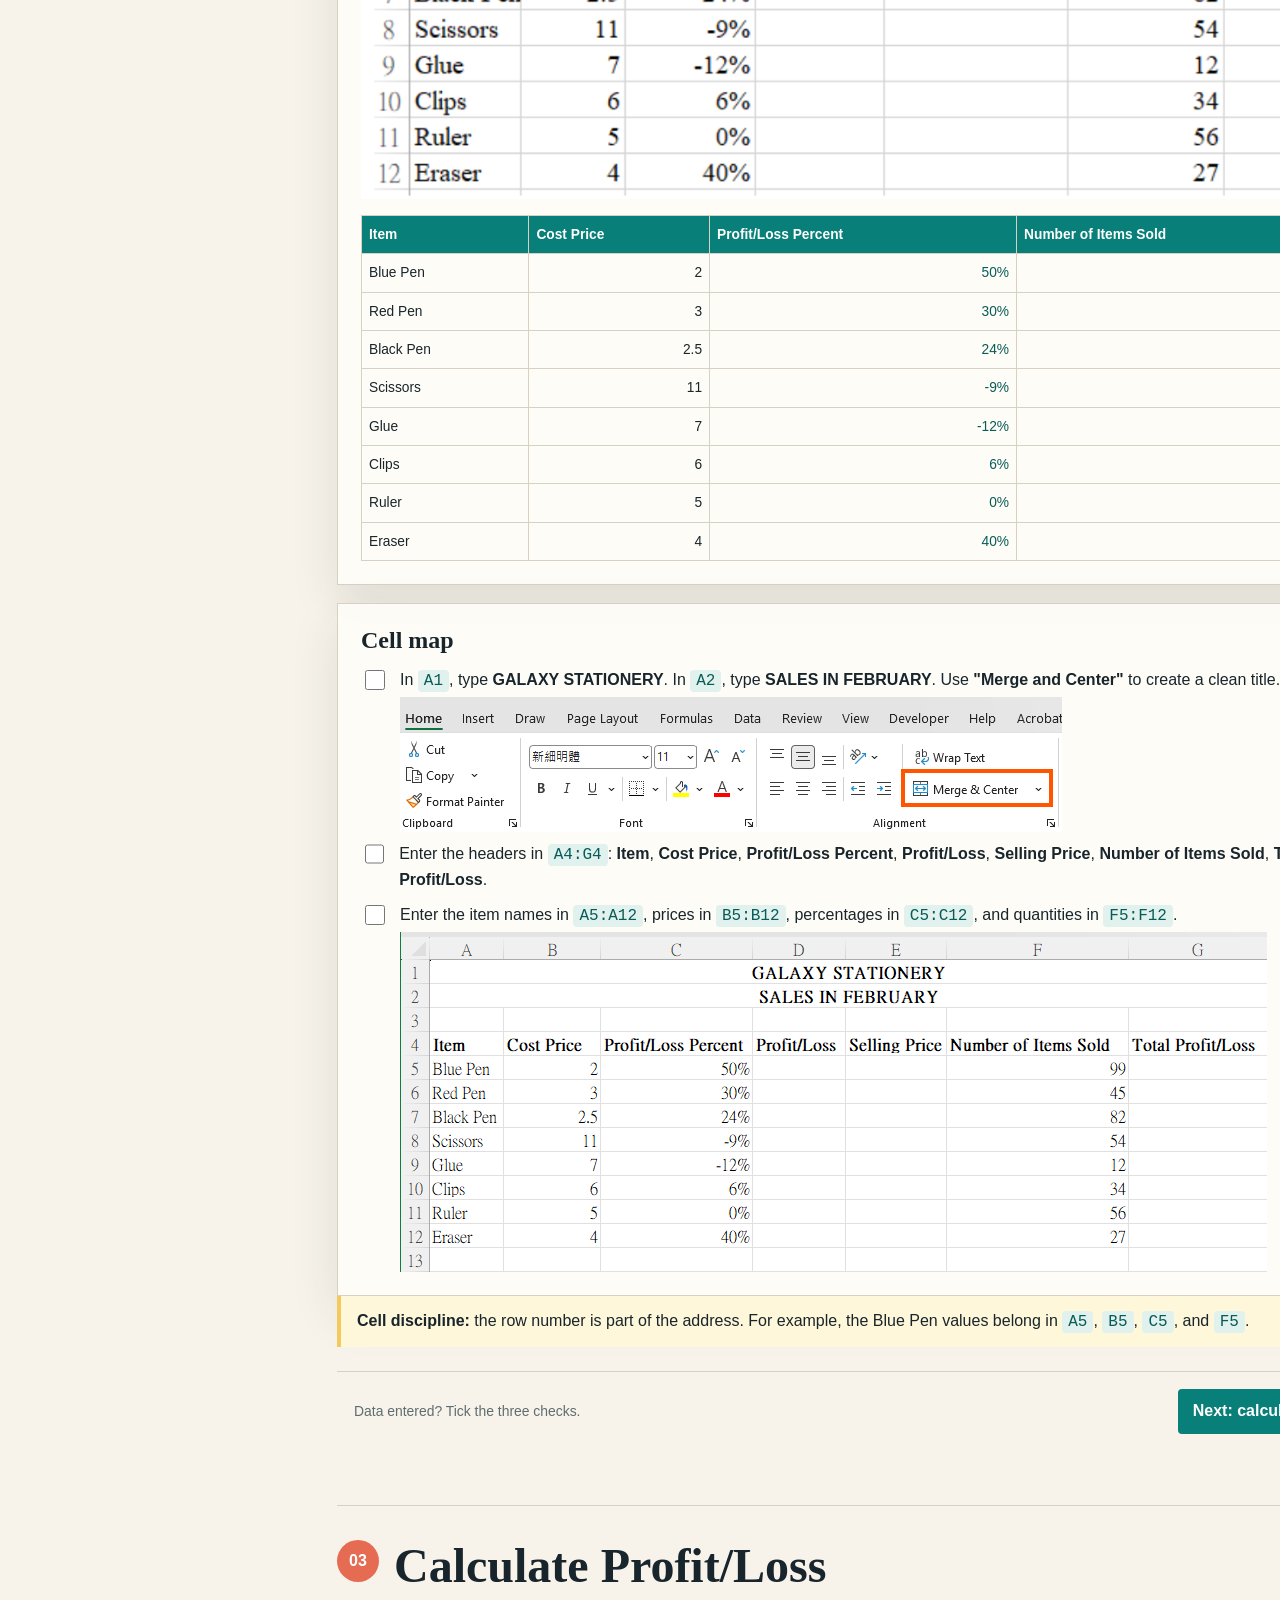
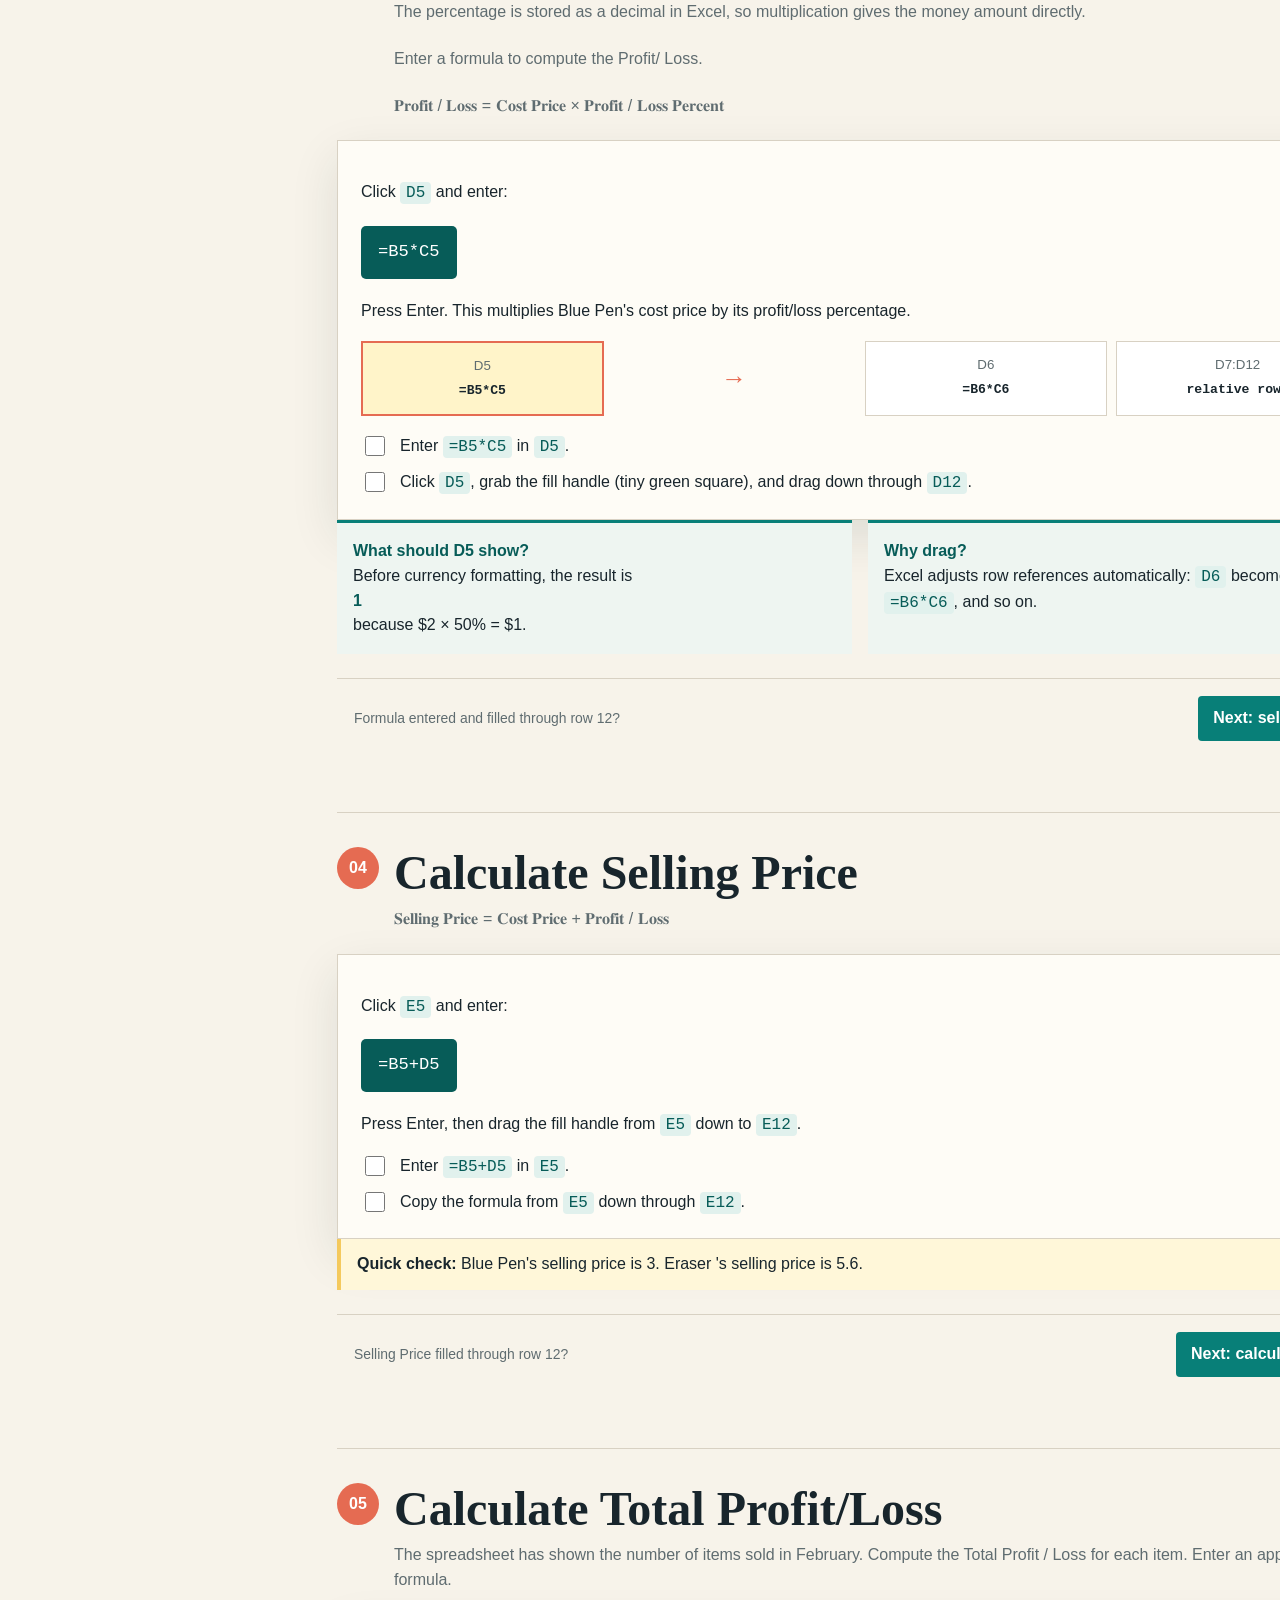
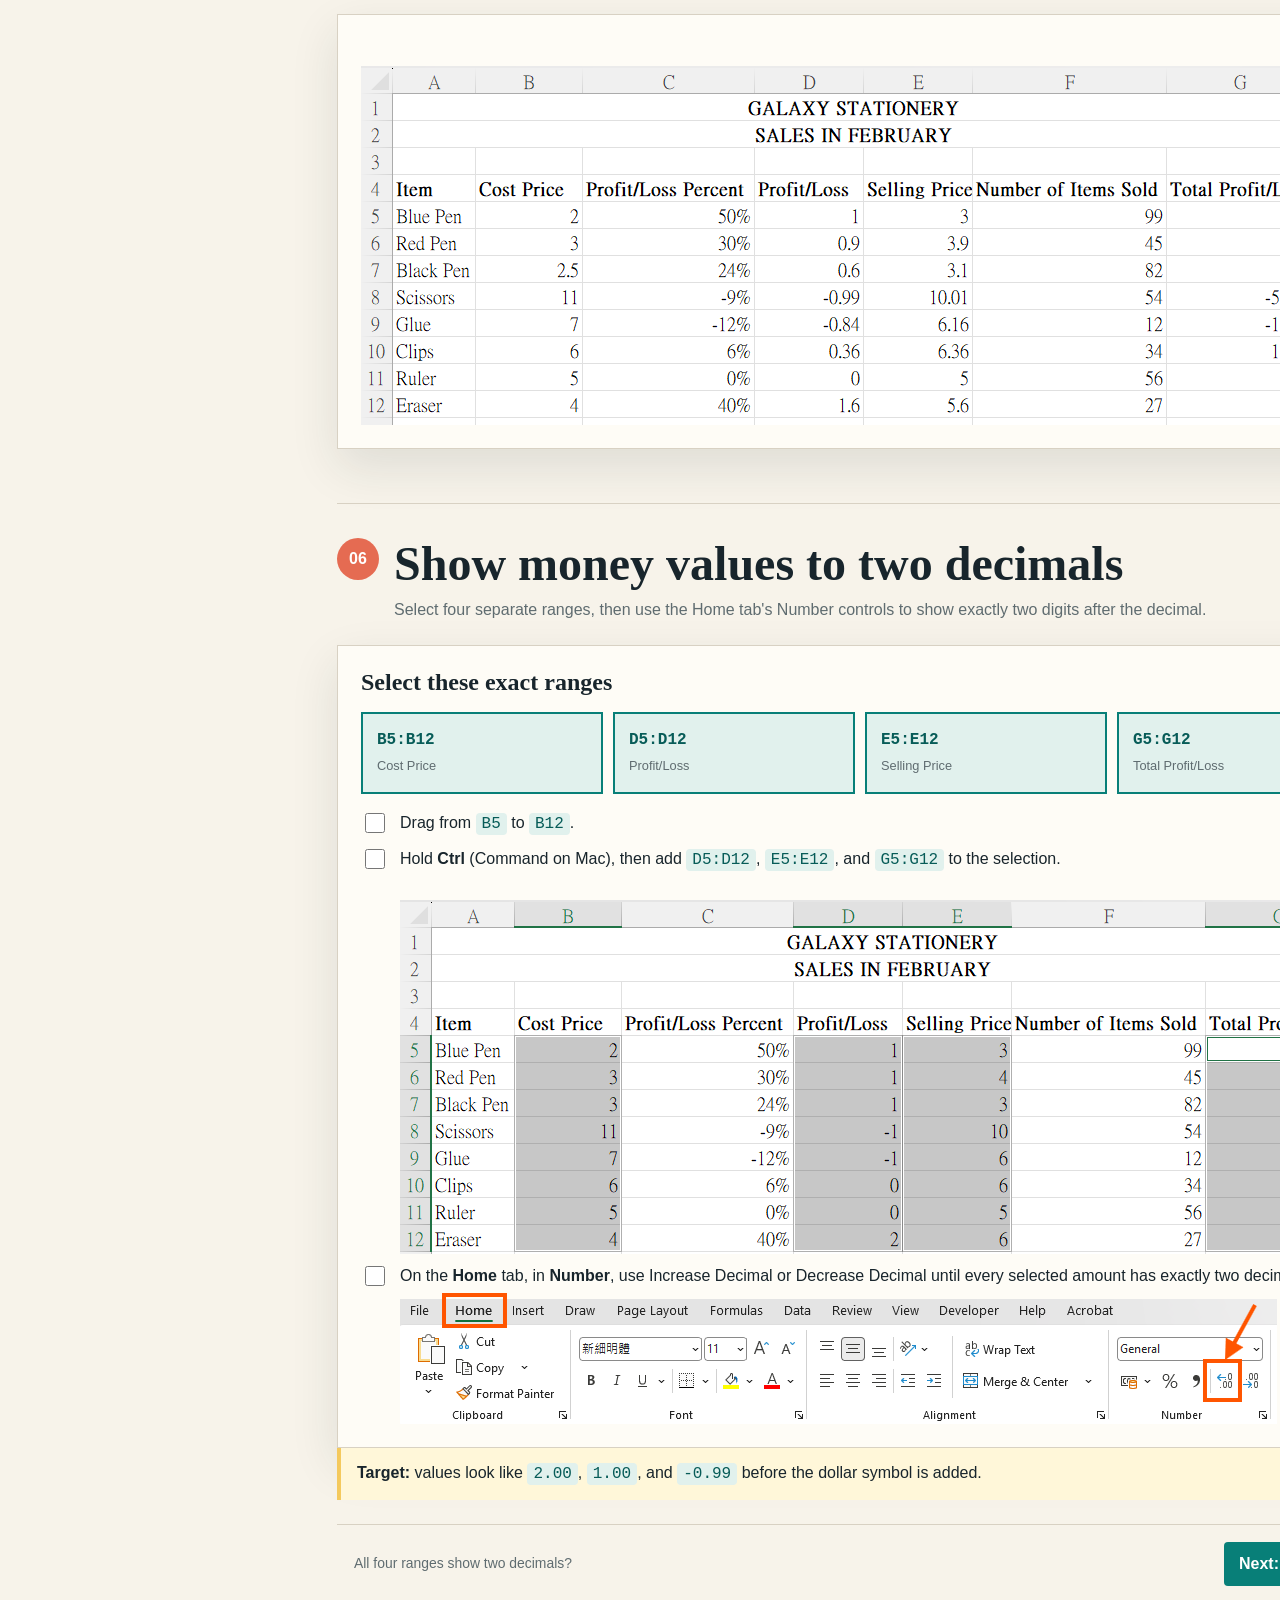
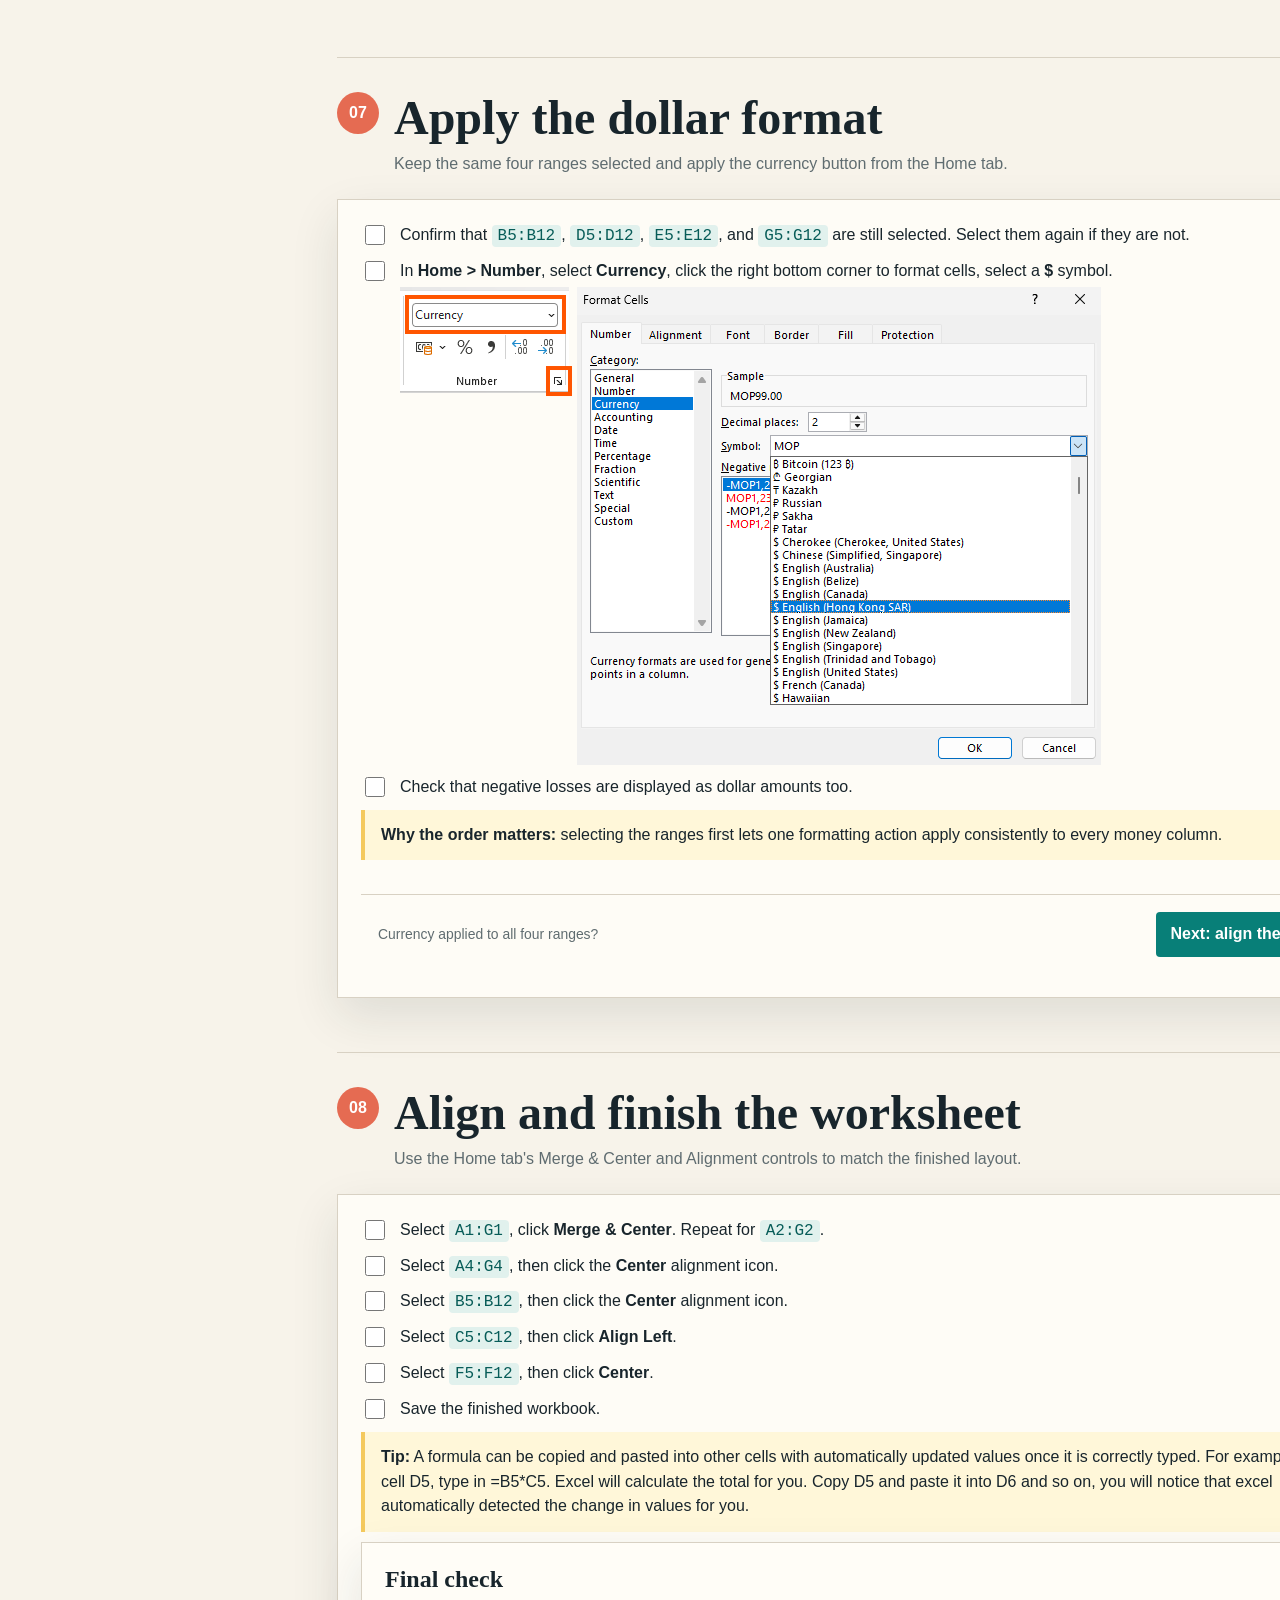
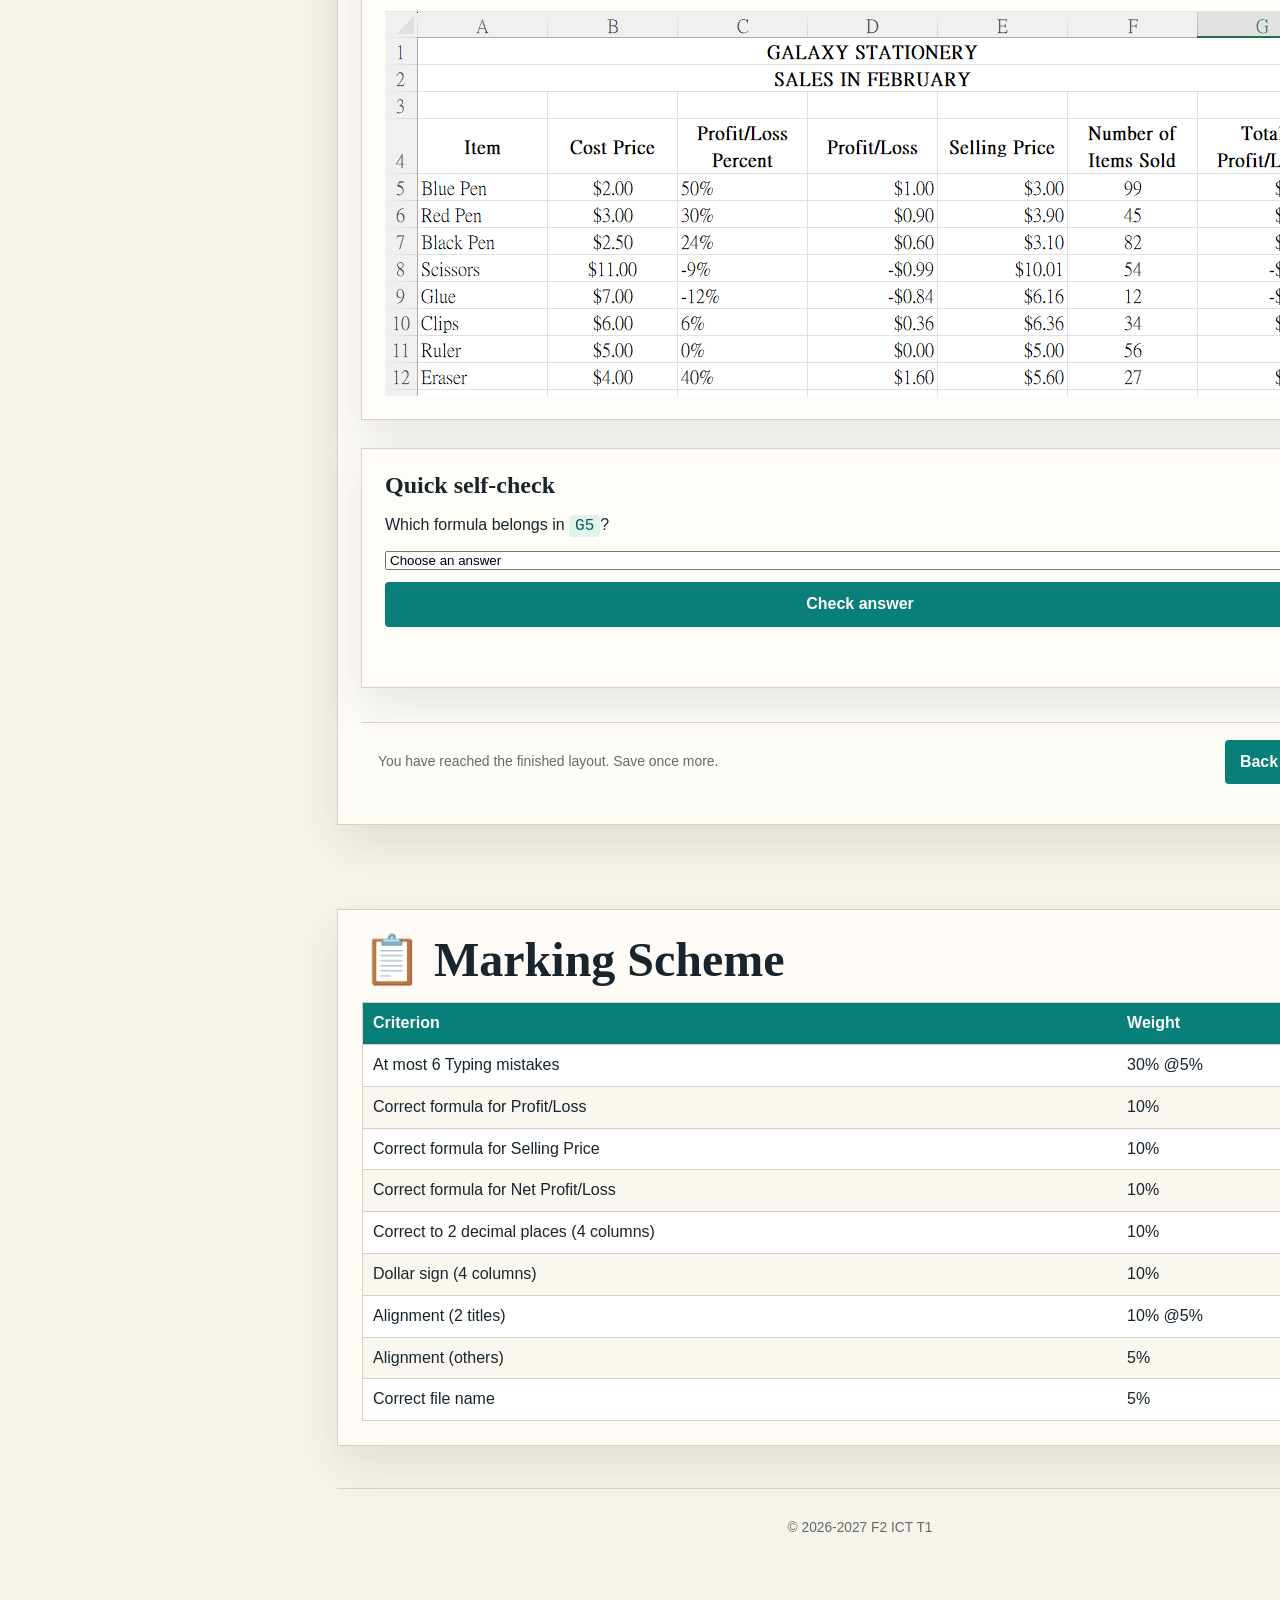
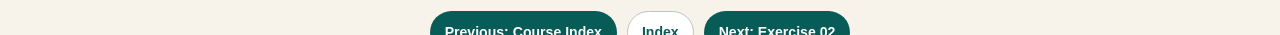
==== commit ef60c455: "Add files via upload" ====
--- a/excel-exercise-1-guide.html
+++ b/excel-exercise-1-guide.html
@@ -264,7 +264,7 @@
 <body>
   <header class="topbar">
     <div class="brand">Excel practice / Exercise 01</div>
-    <!-- <div class="progress-wrap"><span id="progressText">0 of 8 steps complete</span><progress id="progress" value="0" max="8"></progress></div> -->
+    <div class="progress-wrap"><span id="progressText">0 of 8 steps complete</span><progress id="progress" value="0" max="8"></progress></div>
   </header>
 
   <main class="shell">
@@ -315,7 +315,7 @@
           <div class="card">
             <h3>Reference values</h3>
             <p>Use these values for the starting table.</p>
-            <p><img src="ex01_img01.png" alt="" width="100%"></p>
+            <p><img src="images/ex01_img01.png" alt="" width="100%"></p>
             <table class="data-table">
               <thead>
                 <tr>
@@ -378,9 +378,9 @@
             </table>
           </div>
           <div class="card"><h3>Cell map</h3><div class="action-list">
-            <label class="check"><input type="checkbox"><span>In <code>A1</code>, type <strong>GALAXY STATIONERY</strong>. In <code>A2</code>, type <strong>SALES IN FEBRUARY</strong>. Use <strong>"Merge and Center"</strong> to create a clean title.<br><img src="ex01_img02.png" alt=""></span></label>
+            <label class="check"><input type="checkbox"><span>In <code>A1</code>, type <strong>GALAXY STATIONERY</strong>. In <code>A2</code>, type <strong>SALES IN FEBRUARY</strong>. Use <strong>"Merge and Center"</strong> to create a clean title.<br><img src="images/ex01_img02.png" alt=""></span></label>
             <label class="check"><input type="checkbox"><span>Enter the headers in <code>A4:G4</code>: <strong>Item</strong>, <strong>Cost Price</strong>, <strong>Profit/Loss Percent</strong>, <strong>Profit/Loss</strong>, <strong>Selling Price</strong>, <strong>Number of Items Sold</strong>, <strong>Total Profit/Loss</strong>.</span></label>
-            <label class="check"><input type="checkbox"><span>Enter the item names in <code>A5:A12</code>, prices in <code>B5:B12</code>, percentages in <code>C5:C12</code>, and quantities in <code>F5:F12</code>.<br><img src="ex01_img03.png" alt=""></span></label>
+            <label class="check"><input type="checkbox"><span>Enter the item names in <code>A5:A12</code>, prices in <code>B5:B12</code>, percentages in <code>C5:C12</code>, and quantities in <code>F5:F12</code>.<br><img src="images/ex01_img03.png" alt=""></span></label>
           </div></div>
           <div class="note"><strong>Cell discipline:</strong> the row number is part of the address. For example, the Blue Pen values belong in <code>A5</code>, <code>B5</code>, <code>C5</code>, and <code>F5</code>.</div>
           <div class="done"><span class="done-status">Data entered? Tick the three checks.</span><button class="next-button" data-next="step-3">Next: calculate profit</button></div>
@@ -417,7 +417,7 @@
         <section class="step" id="step-5">
           <div class="step-heading"><span class="step-number">05</span><div><h2>Calculate Total Profit/Loss</h2><p class="step-lead">The spreadsheet has shown the number of items sold in February. Compute the Total Profit / Loss for each
 item. Enter an appropriate formula.</p></div></div>
-          <div class="card"><br><img src="ex01_img04.png" alt=""></div>
+          <div class="card"><br><img src="images/ex01_img04.png" alt=""></div>
           
         </section>
 
@@ -425,8 +425,8 @@
           <div class="step-heading"><span class="step-number">06</span><div><h2>Show money values to two decimals</h2><p class="step-lead">Select four separate ranges, then use the Home tab's Number controls to show exactly two digits after the decimal.</p></div></div>
           <div class="card"><h3>Select these exact ranges</h3><div class="select-map"><div class="range"><strong>B5:B12</strong><span>Cost Price</span></div><div class="range"><strong>D5:D12</strong><span>Profit/Loss</span></div><div class="range"><strong>E5:E12</strong><span>Selling Price</span></div><div class="range"><strong>G5:G12</strong><span>Total Profit/Loss</span></div></div><div class="action-list">
             <label class="check"><input type="checkbox"><span>Drag from <code>B5</code> to <code>B12</code>.</span></label>
-            <label class="check"><input type="checkbox"><span>Hold <strong>Ctrl</strong> (Command on Mac), then add <code>D5:D12</code>, <code>E5:E12</code>, and <code>G5:G12</code> to the selection.<br><br><img src="ex01_img05.png" alt=""></span></label>
-            <label class="check"><input type="checkbox"><span>On the <strong>Home</strong> tab, in <strong>Number</strong>, use Increase Decimal or Decrease Decimal until every selected amount has exactly two decimal places.<br><img src="ex01_img06.png" alt=""></span></label>
+            <label class="check"><input type="checkbox"><span>Hold <strong>Ctrl</strong> (Command on Mac), then add <code>D5:D12</code>, <code>E5:E12</code>, and <code>G5:G12</code> to the selection.<br><br><img src="images/ex01_img05.png" alt=""></span></label>
+            <label class="check"><input type="checkbox"><span>On the <strong>Home</strong> tab, in <strong>Number</strong>, use Increase Decimal or Decrease Decimal until every selected amount has exactly two decimal places.<br><img src="images/ex01_img06.png" alt=""></span></label>
           </div></div>
           <div class="note"><strong>Target:</strong> values look like <code>2.00</code>, <code>1.00</code>, and <code>-0.99</code> before the dollar symbol is added.</div>
           <div class="done"><span class="done-status">All four ranges show two decimals?</span><button class="next-button" data-next="step-7">Next: currency</button></div>
@@ -436,7 +436,7 @@
           <div class="step-heading"><span class="step-number">07</span><div><h2>Apply the dollar format</h2><p class="step-lead">Keep the same four ranges selected and apply the currency button from the Home tab.</p></div></div>
           <div class="card"><div class="action-list">
             <label class="check"><input type="checkbox"><span>Confirm that <code>B5:B12</code>, <code>D5:D12</code>, <code>E5:E12</code>, and <code>G5:G12</code> are still selected. Select them again if they are not.</span></label>
-            <label class="check"><input type="checkbox"><span>In <strong>Home &gt; Number</strong>, select <strong>Currency</strong>, click the right bottom corner to format cells, select a <strong>$</strong> symbol.<br><img src="ex01_img07.png" alt=""> <img src="ex01_img08.png" alt=""></span></label>
+            <label class="check"><input type="checkbox"><span>In <strong>Home &gt; Number</strong>, select <strong>Currency</strong>, click the right bottom corner to format cells, select a <strong>$</strong> symbol.<br><img src="images/ex01_img07.png" alt=""> <img src="images/ex01_img08.png" alt=""></span></label>
             <label class="check"><input type="checkbox"><span>Check that negative losses are displayed as dollar amounts too.</span></label>
           <div class="note"><strong>Why the order matters:</strong> selecting the ranges first lets one formatting action apply consistently to every money column.</div>
           <div class="done"><span class="done-status">Currency applied to all four ranges?</span><button class="next-button" data-next="step-8">Next: align the sheet</button></div>
@@ -454,7 +454,7 @@
           <div class="note"><strong>Tip:</strong> A formula can be copied and pasted into other cells with automatically updated values once it is correctly typed.
 For example, in cell D5, type in =B5*C5. Excel will calculate the total for you. Copy D5 and paste it into D6 and
 so on, you will notice that excel automatically detected the change in values for you.</div>
-          <div class="card"><h3>Final check</h3><img src="ex01_img09.png" alt=""></div>
+          <div class="card"><h3>Final check</h3><img src="images/ex01_img09.png" alt=""></div>
           <div class="card"><h3>Quick self-check</h3><div class="quiz"><label for="quiz">Which formula belongs in <code>G5</code>?</label><select id="quiz"><option value="">Choose an answer</option><option value="wrong">=B5+D5</option><option value="right">=D5*F5</option><option value="wrong">=B5*C5</option></select><button id="checkQuiz" type="button">Check answer</button><div class="quiz-result" id="quizResult" aria-live="polite"></div></div></div>
           <div class="done"><span class="done-status">You have reached the finished layout. Save once more.</span><button class="next-button" data-next="top">Back to top</button></div>
         </section>
@@ -505,7 +505,7 @@
 
     document.querySelectorAll('.next-button').forEach(button => {
       button.addEventListener('click', () => {
-        const target = button.dataset.next === 'top' ? document.querySelector('.topbar') : document.querySelector(`#${button.dataset.next}`);
+        const target = button.dataset.next === 'top' ? document.querySelector('.shell') : document.querySelector(`#${button.dataset.next}`);
         target.scrollIntoView({ behavior: 'smooth', block: 'start' });
       });
     });
